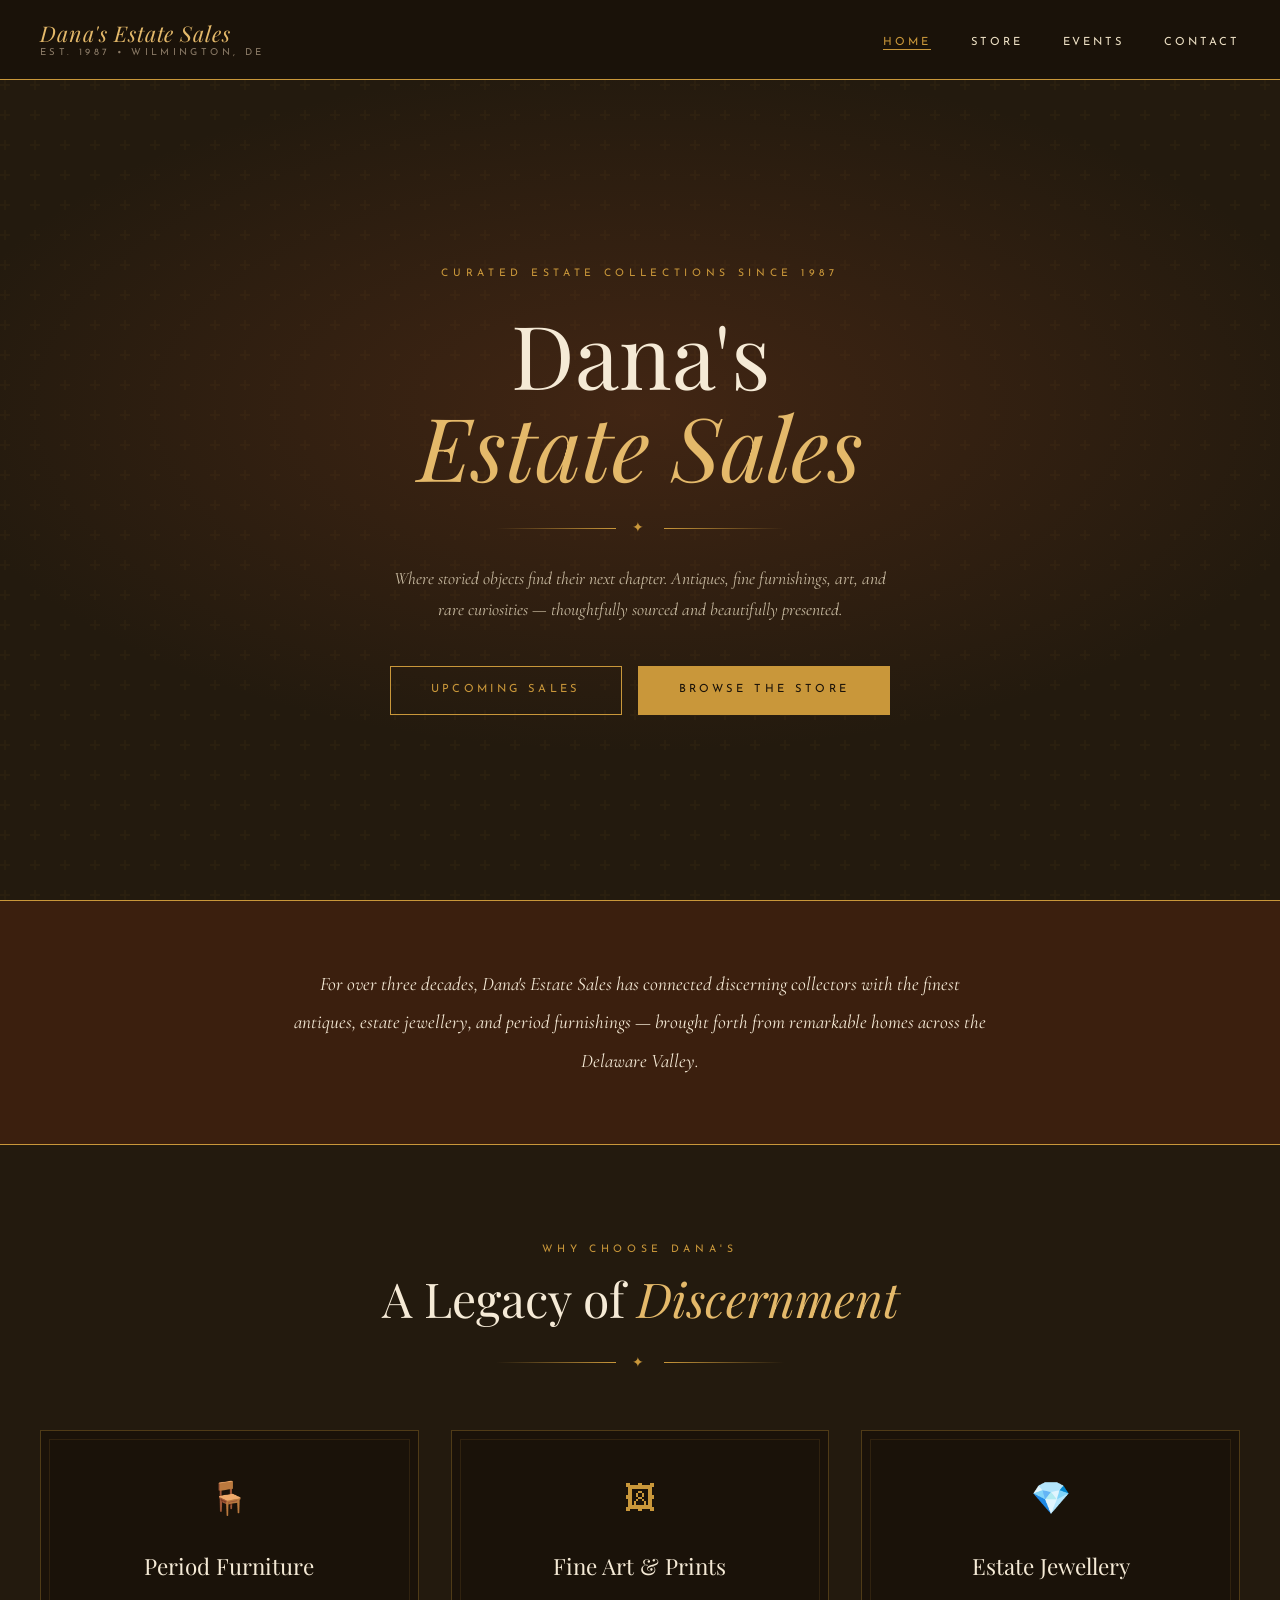
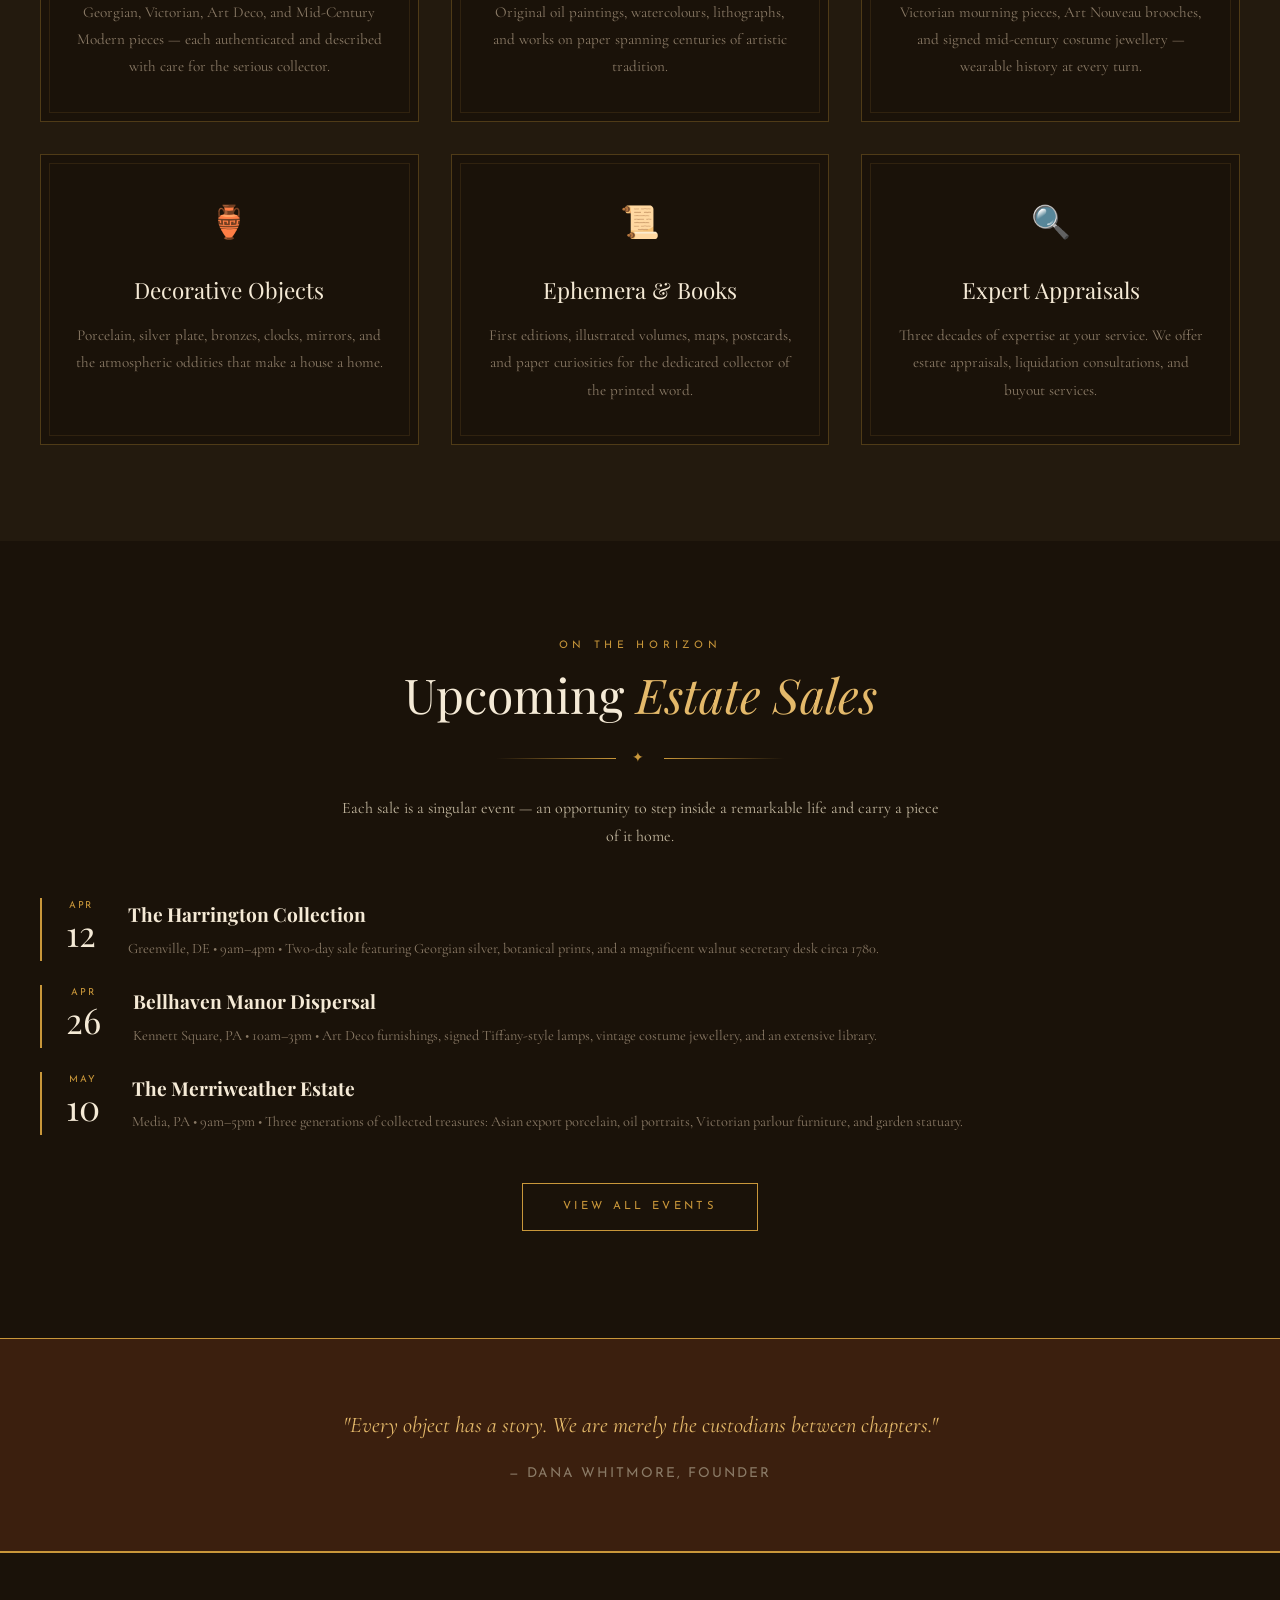
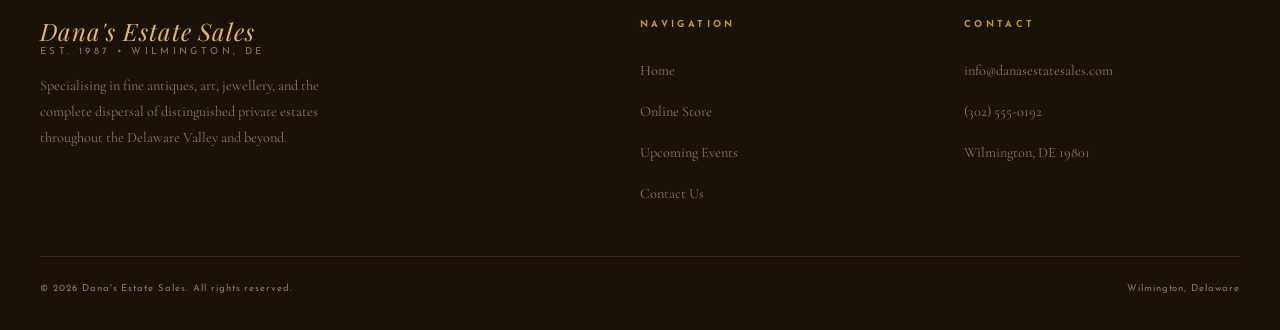
==== index.html @ fba5fa2f "Initial commit for the Dana's Estate Sales site." ====
<!DOCTYPE html>
<html lang="en">
<head>
  <meta charset="UTF-8" />
  <meta name="viewport" content="width=device-width, initial-scale=1.0" />
  <title>Dana's Estate Sales — Curated Antiques & Fine Furnishings</title>
  <meta name="description" content="Dana's Estate Sales specialises in rare antiques, art deco furnishings, fine art, and estate collections. Browse our upcoming sales and curated online store." />
  <link rel="stylesheet" href="style.css" />
</head>
<body>

<!-- ===== NAVIGATION ===== -->
<nav>
  <div class="nav-inner">
    <a href="index.html" class="nav-logo">
      Dana's Estate Sales
      <span>Est. 1987 &bull; Wilmington, DE</span>
    </a>
    <button class="nav-toggle" aria-label="Toggle menu">
      <span></span><span></span><span></span>
    </button>
    <ul class="nav-links">
      <li><a href="index.html" class="active">Home</a></li>
      <li><a href="store.html">Store</a></li>
      <li><a href="events.html">Events</a></li>
      <li><a href="contact.html">Contact</a></li>
    </ul>
  </div>
</nav>

<!-- ===== HERO ===== -->
<div class="page">
  <section class="hero">
    <div class="hero-bg"></div>
    <div class="hero-inner">
      <p class="hero-eyebrow">Curated Estate Collections Since 1987</p>
      <h1>
        Dana's
        <em>Estate Sales</em>
      </h1>
      <div class="ornament"><span>✦</span></div>
      <p class="hero-sub">Where storied objects find their next chapter. Antiques, fine furnishings, art, and rare curiosities — thoughtfully sourced and beautifully presented.</p>
      <div style="display:flex;gap:1rem;justify-content:center;flex-wrap:wrap;">
        <a href="events.html" class="btn">Upcoming Sales</a>
        <a href="store.html" class="btn btn-solid">Browse the Store</a>
      </div>
    </div>
  </section>

  <!-- ===== INTRO STRIP ===== -->
  <div class="intro-strip">
    <p>For over three decades, Dana's Estate Sales has connected discerning collectors with the finest antiques, estate jewellery, and period furnishings — brought forth from remarkable homes across the Delaware Valley.</p>
  </div>

  <!-- ===== FEATURES ===== -->
  <section class="features">
    <div class="container">
      <p class="section-label">Why Choose Dana's</p>
      <h2 class="section-title">A Legacy of <em>Discernment</em></h2>
      <div class="ornament"><span>✦</span></div>
      <div class="features-grid">
        <div class="feature-card">
          <div class="feature-icon">🪑</div>
          <h3>Period Furniture</h3>
          <p>Georgian, Victorian, Art Deco, and Mid-Century Modern pieces — each authenticated and described with care for the serious collector.</p>
        </div>
        <div class="feature-card">
          <div class="feature-icon">🖼</div>
          <h3>Fine Art & Prints</h3>
          <p>Original oil paintings, watercolours, lithographs, and works on paper spanning centuries of artistic tradition.</p>
        </div>
        <div class="feature-card">
          <div class="feature-icon">💎</div>
          <h3>Estate Jewellery</h3>
          <p>Victorian mourning pieces, Art Nouveau brooches, and signed mid-century costume jewellery — wearable history at every turn.</p>
        </div>
        <div class="feature-card">
          <div class="feature-icon">🏺</div>
          <h3>Decorative Objects</h3>
          <p>Porcelain, silver plate, bronzes, clocks, mirrors, and the atmospheric oddities that make a house a home.</p>
        </div>
        <div class="feature-card">
          <div class="feature-icon">📜</div>
          <h3>Ephemera & Books</h3>
          <p>First editions, illustrated volumes, maps, postcards, and paper curiosities for the dedicated collector of the printed word.</p>
        </div>
        <div class="feature-card">
          <div class="feature-icon">🔍</div>
          <h3>Expert Appraisals</h3>
          <p>Three decades of expertise at your service. We offer estate appraisals, liquidation consultations, and buyout services.</p>
        </div>
      </div>
    </div>
  </section>

  <!-- ===== EVENTS TEASER ===== -->
  <section class="events-teaser">
    <div class="container">
      <p class="section-label">On the Horizon</p>
      <h2 class="section-title">Upcoming <em>Estate Sales</em></h2>
      <div class="ornament"><span>✦</span></div>
      <p class="section-intro">Each sale is a singular event — an opportunity to step inside a remarkable life and carry a piece of it home.</p>
      <div class="event-teaser-list">
        <div class="event-teaser-item">
          <div class="event-date-badge">
            <div class="month">Apr</div>
            <div class="day">12</div>
          </div>
          <div class="event-info">
            <h4>The Harrington Collection</h4>
            <p>Greenville, DE &bull; 9am–4pm &bull; Two-day sale featuring Georgian silver, botanical prints, and a magnificent walnut secretary desk circa 1780.</p>
          </div>
        </div>
        <div class="event-teaser-item">
          <div class="event-date-badge">
            <div class="month">Apr</div>
            <div class="day">26</div>
          </div>
          <div class="event-info">
            <h4>Bellhaven Manor Dispersal</h4>
            <p>Kennett Square, PA &bull; 10am–3pm &bull; Art Deco furnishings, signed Tiffany-style lamps, vintage costume jewellery, and an extensive library.</p>
          </div>
        </div>
        <div class="event-teaser-item">
          <div class="event-date-badge">
            <div class="month">May</div>
            <div class="day">10</div>
          </div>
          <div class="event-info">
            <h4>The Merriweather Estate</h4>
            <p>Media, PA &bull; 9am–5pm &bull; Three generations of collected treasures: Asian export porcelain, oil portraits, Victorian parlour furniture, and garden statuary.</p>
          </div>
        </div>
      </div>
      <div class="events-teaser-footer">
        <a href="events.html" class="btn">View All Events</a>
      </div>
    </div>
  </section>

  <!-- ===== QUOTE BAND ===== -->
  <div class="intro-strip" style="background:var(--mahogany);">
    <p style="font-size:1.4rem;color:var(--gold-lt);">"Every object has a story. We are merely the custodians between chapters."</p>
    <p style="font-size:.85rem;margin-top:.75rem;color:var(--warm-gray);font-style:normal;letter-spacing:.15em;font-family:'Josefin Sans',sans-serif;text-transform:uppercase;">— Dana Whitmore, Founder</p>
  </div>

</div><!-- /.page -->

<!-- ===== FOOTER ===== -->
<footer>
  <div class="footer-inner">
    <div class="footer-brand">
      <div class="nav-logo">Dana's Estate Sales <span>Est. 1987 &bull; Wilmington, DE</span></div>
      <p>Specialising in fine antiques, art, jewellery, and the complete dispersal of distinguished private estates throughout the Delaware Valley and beyond.</p>
    </div>
    <div class="footer-col">
      <h4>Navigation</h4>
      <ul>
        <li><a href="index.html">Home</a></li>
        <li><a href="store.html">Online Store</a></li>
        <li><a href="events.html">Upcoming Events</a></li>
        <li><a href="contact.html">Contact Us</a></li>
      </ul>
    </div>
    <div class="footer-col">
      <h4>Contact</h4>
      <ul>
        <li><a href="mailto:info@danasestatesales.com">info@danasestatesales.com</a></li>
        <li><a href="tel:+13025550192">(302) 555-0192</a></li>
        <li><a href="contact.html">Wilmington, DE 19801</a></li>
      </ul>
    </div>
  </div>
  <div class="footer-bottom">
    <span>© 2026 Dana's Estate Sales. All rights reserved.</span>
    <span>Wilmington, Delaware</span>
  </div>
</footer>

<script src="main.js"></script>
</body>
</html>
---- style.css ----
/* ============================================================
   Dana's Estate Sales — Art Deco / Warm Dark Theme
   ============================================================ */

@import url('https://fonts.googleapis.com/css2?family=Playfair+Display:ital,wght@0,400;0,600;0,700;1,400;1,600&family=Cormorant+Garamond:ital,wght@0,300;0,400;0,500;1,300;1,400&family=Josefin+Sans:wght@300;400;600&display=swap');

/* ---- Custom Properties ------------------------------------ */
:root {
  --ink:       #1a1209;
  --deep:      #231a0e;
  --mahogany:  #3b1f0e;
  --sienna:    #7a3b1e;
  --gold:      #c9973a;
  --gold-lt:   #e4b96a;
  --cream:     #f5ead6;
  --parchment: #ede0c4;
  --warm-gray: #8a7a66;
  --ruby:      #7b2133;

  --font-display: 'Playfair Display', Georgia, serif;
  --font-body:    'Cormorant Garamond', Georgia, serif;
  --font-label:   'Josefin Sans', sans-serif;

  --nav-h: 80px;
  --max-w: 1200px;
}

/* ---- Reset ------------------------------------------------ */
*, *::before, *::after { box-sizing: border-box; margin: 0; padding: 0; }
html { scroll-behavior: smooth; }
body {
  background: var(--ink);
  color: var(--cream);
  font-family: var(--font-body);
  font-size: 18px;
  line-height: 1.75;
  min-height: 100vh;
}
img { max-width: 100%; display: block; }
a { color: var(--gold); text-decoration: none; transition: color .2s; }
a:hover { color: var(--gold-lt); }

/* ---- Ornament helper -------------------------------------- */
.ornament {
  display: flex;
  align-items: center;
  gap: 1rem;
  justify-content: center;
  margin: 1.5rem 0;
}
.ornament::before,
.ornament::after {
  content: '';
  flex: 1;
  max-width: 120px;
  height: 1px;
  background: linear-gradient(to right, transparent, var(--gold));
}
.ornament::after { background: linear-gradient(to left, transparent, var(--gold)); }
.ornament span { color: var(--gold); font-size: .85rem; letter-spacing: .25em; }

/* ---- Deco border helper ----------------------------------- */
.deco-border {
  border: 1px solid var(--gold);
  outline: 1px solid var(--sienna);
  outline-offset: -6px;
}

/* ============================================================
   NAVIGATION
   ============================================================ */
nav {
  position: fixed;
  top: 0; left: 0; right: 0;
  z-index: 100;
  height: var(--nav-h);
  background: var(--ink);
  border-bottom: 1px solid var(--gold);
  display: flex;
  align-items: center;
  padding: 0 2rem;
}
.nav-inner {
  max-width: var(--max-w);
  width: 100%;
  margin: 0 auto;
  display: flex;
  align-items: center;
  justify-content: space-between;
}
.nav-logo {
  font-family: var(--font-display);
  font-size: 1.35rem;
  font-style: italic;
  color: var(--gold-lt);
  letter-spacing: .04em;
  line-height: 1.2;
}
.nav-logo span {
  display: block;
  font-family: var(--font-label);
  font-size: .6rem;
  font-style: normal;
  letter-spacing: .35em;
  color: var(--warm-gray);
  text-transform: uppercase;
}
.nav-links {
  display: flex;
  gap: 2.5rem;
  list-style: none;
}
.nav-links a {
  font-family: var(--font-label);
  font-size: .7rem;
  letter-spacing: .25em;
  text-transform: uppercase;
  color: var(--parchment);
  position: relative;
  padding-bottom: 2px;
}
.nav-links a::after {
  content: '';
  position: absolute;
  bottom: 0; left: 0;
  width: 0; height: 1px;
  background: var(--gold);
  transition: width .3s ease;
}
.nav-links a:hover,
.nav-links a.active { color: var(--gold); }
.nav-links a:hover::after,
.nav-links a.active::after { width: 100%; }

/* Hamburger */
.nav-toggle {
  display: none;
  flex-direction: column;
  gap: 5px;
  cursor: pointer;
  background: none;
  border: none;
  padding: 4px;
}
.nav-toggle span {
  display: block;
  width: 24px; height: 1px;
  background: var(--gold);
  transition: all .3s ease;
}
.nav-toggle.open span:nth-child(1) { transform: translateY(6px) rotate(45deg); }
.nav-toggle.open span:nth-child(2) { opacity: 0; }
.nav-toggle.open span:nth-child(3) { transform: translateY(-6px) rotate(-45deg); }

/* ============================================================
   PAGE WRAPPER
   ============================================================ */
.page { padding-top: var(--nav-h); }

/* ============================================================
   HERO
   ============================================================ */
.hero {
  position: relative;
  min-height: calc(100vh - var(--nav-h));
  display: flex;
  align-items: center;
  justify-content: center;
  text-align: center;
  overflow: hidden;
  background: var(--deep);
}
.hero-bg {
  position: absolute;
  inset: 0;
  background:
    radial-gradient(ellipse 80% 60% at 50% 40%, rgba(122,59,30,.35) 0%, transparent 70%),
    url("data:image/svg+xml,%3Csvg width='60' height='60' viewBox='0 0 60 60' xmlns='http://www.w3.org/2000/svg'%3E%3Cg fill='none' fill-rule='evenodd'%3E%3Cg fill='%23c9973a' fill-opacity='0.04'%3E%3Cpath d='M36 34v-4h-2v4h-4v2h4v4h2v-4h4v-2h-4zm0-30V0h-2v4h-4v2h4v4h2V6h4V4h-4zM6 34v-4H4v4H0v2h4v4h2v-4h4v-2H6zM6 4V0H4v4H0v2h4v4h2V6h4V4H6z'/%3E%3C/g%3E%3C/g%3E%3C/svg%3E");
}
.hero-inner {
  position: relative;
  z-index: 1;
  max-width: 800px;
  padding: 3rem 2rem;
}
.hero-eyebrow {
  font-family: var(--font-label);
  font-size: .65rem;
  letter-spacing: .45em;
  text-transform: uppercase;
  color: var(--gold);
  margin-bottom: 1.5rem;
}
.hero h1 {
  font-family: var(--font-display);
  font-size: clamp(3rem, 8vw, 5.5rem);
  font-weight: 400;
  line-height: 1.05;
  color: var(--cream);
  margin-bottom: .5rem;
}
.hero h1 em {
  display: block;
  font-style: italic;
  color: var(--gold-lt);
}
.hero-sub {
  font-size: 1.1rem;
  font-style: italic;
  color: var(--parchment);
  opacity: .8;
  max-width: 500px;
  margin: 1.5rem auto 2.5rem;
}
.btn {
  display: inline-block;
  padding: .85rem 2.5rem;
  font-family: var(--font-label);
  font-size: .7rem;
  letter-spacing: .3em;
  text-transform: uppercase;
  border: 1px solid var(--gold);
  color: var(--gold);
  transition: all .3s ease;
  position: relative;
  overflow: hidden;
}
.btn::before {
  content: '';
  position: absolute;
  inset: 0;
  background: var(--gold);
  transform: scaleX(0);
  transform-origin: left;
  transition: transform .3s ease;
  z-index: -1;
}
.btn:hover { color: var(--ink); }
.btn:hover::before { transform: scaleX(1); }
.btn-solid {
  background: var(--gold);
  color: var(--ink);
}
.btn-solid:hover { background: var(--gold-lt); color: var(--ink); }
.btn-solid::before { display: none; }

/* ============================================================
   SECTION COMMONS
   ============================================================ */
section { padding: 6rem 2rem; }
.container { max-width: var(--max-w); margin: 0 auto; }

.section-label {
  font-family: var(--font-label);
  font-size: .65rem;
  letter-spacing: .45em;
  text-transform: uppercase;
  color: var(--gold);
  text-align: center;
  margin-bottom: .75rem;
}
.section-title {
  font-family: var(--font-display);
  font-size: clamp(2rem, 4vw, 3rem);
  font-weight: 400;
  text-align: center;
  color: var(--cream);
  line-height: 1.15;
}
.section-title em { font-style: italic; color: var(--gold-lt); }
.section-intro {
  text-align: center;
  max-width: 600px;
  margin: 1.5rem auto 0;
  color: var(--parchment);
  opacity: .8;
  font-size: 1rem;
}

/* ============================================================
   HOME — INTRO STRIP
   ============================================================ */
.intro-strip {
  background: var(--mahogany);
  border-top: 1px solid var(--gold);
  border-bottom: 1px solid var(--gold);
  padding: 4rem 2rem;
  text-align: center;
}
.intro-strip p {
  max-width: 700px;
  margin: 0 auto;
  font-size: 1.2rem;
  font-style: italic;
  color: var(--cream);
  line-height: 2;
}

/* ============================================================
   HOME — FEATURE CARDS
   ============================================================ */
.features { background: var(--deep); }
.features-grid {
  display: grid;
  grid-template-columns: repeat(auto-fit, minmax(280px, 1fr));
  gap: 2rem;
  margin-top: 3.5rem;
}
.feature-card {
  background: var(--ink);
  border: 1px solid rgba(201,151,58,.3);
  padding: 2.5rem 2rem;
  text-align: center;
  position: relative;
  transition: border-color .3s, transform .3s;
}
.feature-card::before {
  content: '';
  position: absolute;
  top: 8px; left: 8px; right: 8px; bottom: 8px;
  border: 1px solid rgba(201,151,58,.12);
  pointer-events: none;
}
.feature-card:hover {
  border-color: var(--gold);
  transform: translateY(-4px);
}
.feature-icon {
  font-size: 2rem;
  margin-bottom: 1.25rem;
  color: var(--gold);
}
.feature-card h3 {
  font-family: var(--font-display);
  font-size: 1.4rem;
  font-weight: 400;
  color: var(--cream);
  margin-bottom: .75rem;
}
.feature-card p {
  font-size: .95rem;
  color: var(--warm-gray);
  line-height: 1.8;
}

/* ============================================================
   HOME — UPCOMING EVENTS TEASER
   ============================================================ */
.events-teaser { background: var(--ink); }
.event-teaser-list {
  margin-top: 3rem;
  display: flex;
  flex-direction: column;
  gap: 1.5rem;
}
.event-teaser-item {
  display: flex;
  gap: 2rem;
  align-items: flex-start;
  border-left: 2px solid var(--gold);
  padding-left: 1.5rem;
}
.event-date-badge {
  flex-shrink: 0;
  text-align: center;
  font-family: var(--font-label);
}
.event-date-badge .month {
  font-size: .6rem;
  letter-spacing: .2em;
  text-transform: uppercase;
  color: var(--gold);
}
.event-date-badge .day {
  font-size: 2.2rem;
  font-family: var(--font-display);
  color: var(--cream);
  line-height: 1;
}
.event-info h4 {
  font-family: var(--font-display);
  font-size: 1.2rem;
  color: var(--cream);
  margin-bottom: .25rem;
}
.event-info p { font-size: .9rem; color: var(--warm-gray); }
.events-teaser-footer { text-align: center; margin-top: 3rem; }

/* ============================================================
   STORE PAGE
   ============================================================ */
.store-hero {
  background: var(--deep);
  padding: 5rem 2rem 4rem;
  text-align: center;
  border-bottom: 1px solid rgba(201,151,58,.3);
}
.filter-bar {
  display: flex;
  justify-content: center;
  flex-wrap: wrap;
  gap: .75rem;
  margin-top: 2.5rem;
}
.filter-btn {
  font-family: var(--font-label);
  font-size: .65rem;
  letter-spacing: .2em;
  text-transform: uppercase;
  padding: .5rem 1.4rem;
  border: 1px solid rgba(201,151,58,.4);
  background: none;
  color: var(--parchment);
  cursor: pointer;
  transition: all .2s;
}
.filter-btn:hover,
.filter-btn.active { border-color: var(--gold); color: var(--gold); background: rgba(201,151,58,.08); }

.items-grid {
  display: grid;
  grid-template-columns: repeat(auto-fill, minmax(280px, 1fr));
  gap: 2rem;
  margin-top: 3.5rem;
}
.item-card {
  background: var(--deep);
  border: 1px solid rgba(201,151,58,.2);
  overflow: hidden;
  transition: border-color .3s, transform .3s;
  cursor: pointer;
}
.item-card:hover { border-color: var(--gold); transform: translateY(-3px); }
.item-img {
  aspect-ratio: 4/3;
  display: flex;
  align-items: center;
  justify-content: center;
  font-size: 3rem;
  background: var(--mahogany);
  position: relative;
  overflow: hidden;
}
.item-img::after {
  content: '';
  position: absolute;
  inset: 0;
  background: linear-gradient(to bottom, transparent 60%, rgba(26,18,9,.5));
}
.item-badge {
  position: absolute;
  top: 1rem; right: 1rem;
  font-family: var(--font-label);
  font-size: .55rem;
  letter-spacing: .15em;
  text-transform: uppercase;
  background: var(--gold);
  color: var(--ink);
  padding: .25rem .65rem;
  z-index: 1;
}
.item-body { padding: 1.5rem; }
.item-category {
  font-family: var(--font-label);
  font-size: .6rem;
  letter-spacing: .2em;
  text-transform: uppercase;
  color: var(--gold);
  margin-bottom: .4rem;
}
.item-body h3 {
  font-family: var(--font-display);
  font-size: 1.15rem;
  color: var(--cream);
  margin-bottom: .4rem;
}
.item-body p { font-size: .85rem; color: var(--warm-gray); margin-bottom: 1rem; }
.item-price {
  font-family: var(--font-display);
  font-size: 1.3rem;
  color: var(--gold-lt);
}

/* ============================================================
   EVENTS PAGE
   ============================================================ */
.events-hero {
  background: var(--deep);
  padding: 5rem 2rem 4rem;
  text-align: center;
  border-bottom: 1px solid rgba(201,151,58,.3);
}
.events-list {
  display: flex;
  flex-direction: column;
  gap: 2.5rem;
  margin-top: 3.5rem;
}
.event-card {
  background: var(--deep);
  border: 1px solid rgba(201,151,58,.25);
  display: grid;
  grid-template-columns: 120px 1fr;
  overflow: hidden;
  transition: border-color .3s;
}
.event-card:hover { border-color: var(--gold); }
.event-card-date {
  background: var(--mahogany);
  display: flex;
  flex-direction: column;
  align-items: center;
  justify-content: center;
  padding: 1.5rem 1rem;
  border-right: 1px solid rgba(201,151,58,.3);
  text-align: center;
}
.event-card-date .month {
  font-family: var(--font-label);
  font-size: .6rem;
  letter-spacing: .25em;
  text-transform: uppercase;
  color: var(--gold);
}
.event-card-date .day {
  font-family: var(--font-display);
  font-size: 3rem;
  color: var(--cream);
  line-height: 1;
}
.event-card-date .year {
  font-family: var(--font-label);
  font-size: .6rem;
  color: var(--warm-gray);
  letter-spacing: .15em;
}
.event-card-body { padding: 2rem; }
.event-card-body h3 {
  font-family: var(--font-display);
  font-size: 1.5rem;
  color: var(--cream);
  margin-bottom: .5rem;
}
.event-meta {
  display: flex;
  gap: 1.5rem;
  flex-wrap: wrap;
  margin-bottom: 1rem;
}
.event-meta span {
  font-family: var(--font-label);
  font-size: .6rem;
  letter-spacing: .15em;
  color: var(--gold);
  text-transform: uppercase;
}
.event-card-body p { font-size: .95rem; color: var(--warm-gray); margin-bottom: 1.25rem; }
.event-tags { display: flex; gap: .5rem; flex-wrap: wrap; }
.tag {
  font-family: var(--font-label);
  font-size: .55rem;
  letter-spacing: .12em;
  text-transform: uppercase;
  border: 1px solid rgba(201,151,58,.35);
  color: var(--warm-gray);
  padding: .25rem .65rem;
}

/* ============================================================
   CONTACT PAGE
   ============================================================ */
.contact-wrap {
  display: grid;
  grid-template-columns: 1fr 1fr;
  gap: 4rem;
  align-items: start;
  padding-top: 3.5rem;
}
.contact-info h2 {
  font-family: var(--font-display);
  font-size: 2.2rem;
  color: var(--cream);
  margin-bottom: 1.5rem;
}
.contact-info p { color: var(--parchment); opacity: .8; margin-bottom: 2rem; line-height: 1.9; }
.contact-detail {
  display: flex;
  flex-direction: column;
  gap: 1.25rem;
}
.contact-detail-item {
  border-left: 2px solid var(--gold);
  padding-left: 1rem;
}
.contact-detail-item .label {
  font-family: var(--font-label);
  font-size: .6rem;
  letter-spacing: .25em;
  text-transform: uppercase;
  color: var(--gold);
  margin-bottom: .2rem;
}
.contact-detail-item .value { color: var(--cream); font-size: 1rem; }

/* Form */
.contact-form-wrap {
  background: var(--deep);
  border: 1px solid rgba(201,151,58,.25);
  padding: 2.5rem;
  position: relative;
}
.contact-form-wrap::before {
  content: '';
  position: absolute;
  top: 8px; left: 8px; right: 8px; bottom: 8px;
  border: 1px solid rgba(201,151,58,.1);
  pointer-events: none;
}
.form-title {
  font-family: var(--font-display);
  font-size: 1.5rem;
  color: var(--cream);
  margin-bottom: 1.75rem;
  text-align: center;
}
.form-group { margin-bottom: 1.5rem; }
.form-group label {
  display: block;
  font-family: var(--font-label);
  font-size: .6rem;
  letter-spacing: .25em;
  text-transform: uppercase;
  color: var(--gold);
  margin-bottom: .5rem;
}
.form-group input,
.form-group select,
.form-group textarea {
  width: 100%;
  background: var(--ink);
  border: 1px solid rgba(201,151,58,.3);
  color: var(--cream);
  font-family: var(--font-body);
  font-size: 1rem;
  padding: .75rem 1rem;
  outline: none;
  transition: border-color .2s;
  appearance: none;
}
.form-group input::placeholder,
.form-group textarea::placeholder { color: var(--warm-gray); opacity: .6; }
.form-group input:focus,
.form-group select:focus,
.form-group textarea:focus { border-color: var(--gold); }
.form-group textarea { resize: vertical; min-height: 140px; }
.form-row { display: grid; grid-template-columns: 1fr 1fr; gap: 1rem; }
.form-submit { text-align: center; margin-top: .5rem; }
.form-submit .btn { min-width: 200px; }

/* ============================================================
   FOOTER
   ============================================================ */
footer {
  background: var(--ink);
  border-top: 1px solid var(--gold);
  padding: 4rem 2rem 2rem;
}
.footer-inner {
  max-width: var(--max-w);
  margin: 0 auto;
  display: grid;
  grid-template-columns: 2fr 1fr 1fr;
  gap: 3rem;
}
.footer-brand .nav-logo { font-size: 1.5rem; }
.footer-brand p {
  font-size: .9rem;
  color: var(--warm-gray);
  margin-top: 1rem;
  line-height: 1.8;
  max-width: 320px;
}
.footer-col h4 {
  font-family: var(--font-label);
  font-size: .6rem;
  letter-spacing: .35em;
  text-transform: uppercase;
  color: var(--gold);
  margin-bottom: 1.25rem;
}
.footer-col ul { list-style: none; display: flex; flex-direction: column; gap: .6rem; }
.footer-col ul a {
  font-size: .9rem;
  color: var(--warm-gray);
  transition: color .2s;
}
.footer-col ul a:hover { color: var(--cream); }
.footer-bottom {
  max-width: var(--max-w);
  margin: 3rem auto 0;
  padding-top: 1.5rem;
  border-top: 1px solid rgba(201,151,58,.2);
  display: flex;
  align-items: center;
  justify-content: space-between;
  font-family: var(--font-label);
  font-size: .6rem;
  letter-spacing: .1em;
  color: var(--warm-gray);
}

/* ============================================================
   PAGE HERO STRIPS (inner pages)
   ============================================================ */
.page-hero {
  background: var(--deep);
  text-align: center;
  padding: 5rem 2rem 4rem;
  border-bottom: 1px solid rgba(201,151,58,.3);
  position: relative;
  overflow: hidden;
}
.page-hero::before {
  content: '';
  position: absolute;
  inset: 0;
  background: url("data:image/svg+xml,%3Csvg width='60' height='60' viewBox='0 0 60 60' xmlns='http://www.w3.org/2000/svg'%3E%3Cg fill='none' fill-rule='evenodd'%3E%3Cg fill='%23c9973a' fill-opacity='0.04'%3E%3Cpath d='M36 34v-4h-2v4h-4v2h4v4h2v-4h4v-2h-4zm0-30V0h-2v4h-4v2h4v4h2V6h4V4h-4zM6 34v-4H4v4H0v2h4v4h2v-4h4v-2H6zM6 4V0H4v4H0v2h4v4h2V6h4V4H6z'/%3E%3C/g%3E%3C/g%3E%3C/svg%3E");
}
.page-hero .eyebrow {
  font-family: var(--font-label);
  font-size: .6rem;
  letter-spacing: .45em;
  text-transform: uppercase;
  color: var(--gold);
  margin-bottom: .75rem;
  position: relative;
}
.page-hero h1 {
  font-family: var(--font-display);
  font-size: clamp(2.2rem, 5vw, 3.5rem);
  font-weight: 400;
  color: var(--cream);
  position: relative;
}
.page-hero h1 em { font-style: italic; color: var(--gold-lt); }
.page-hero p {
  max-width: 600px;
  margin: 1.25rem auto 0;
  font-style: italic;
  color: var(--parchment);
  opacity: .75;
  font-size: 1rem;
  position: relative;
}

/* ============================================================
   RESPONSIVE
   ============================================================ */
@media (max-width: 900px) {
  .contact-wrap { grid-template-columns: 1fr; }
  .footer-inner { grid-template-columns: 1fr 1fr; }
  .footer-brand { grid-column: 1 / -1; }
  .event-card { grid-template-columns: 90px 1fr; }
}
@media (max-width: 700px) {
  .nav-links {
    position: fixed;
    top: var(--nav-h); left: 0; right: 0;
    background: var(--ink);
    border-bottom: 1px solid var(--gold);
    flex-direction: column;
    gap: 0;
    padding: 1rem 0;
    transform: translateY(-110%);
    transition: transform .3s ease;
  }
  .nav-links.open { transform: translateY(0); }
  .nav-links li { text-align: center; }
  .nav-links a { display: block; padding: .75rem 2rem; }
  .nav-toggle { display: flex; }
  .footer-inner { grid-template-columns: 1fr; }
  .form-row { grid-template-columns: 1fr; }
  .event-card { grid-template-columns: 1fr; }
  .event-card-date { flex-direction: row; gap: 1rem; padding: 1rem 1.5rem; border-right: none; border-bottom: 1px solid rgba(201,151,58,.3); }
  .footer-bottom { flex-direction: column; gap: .5rem; text-align: center; }
}
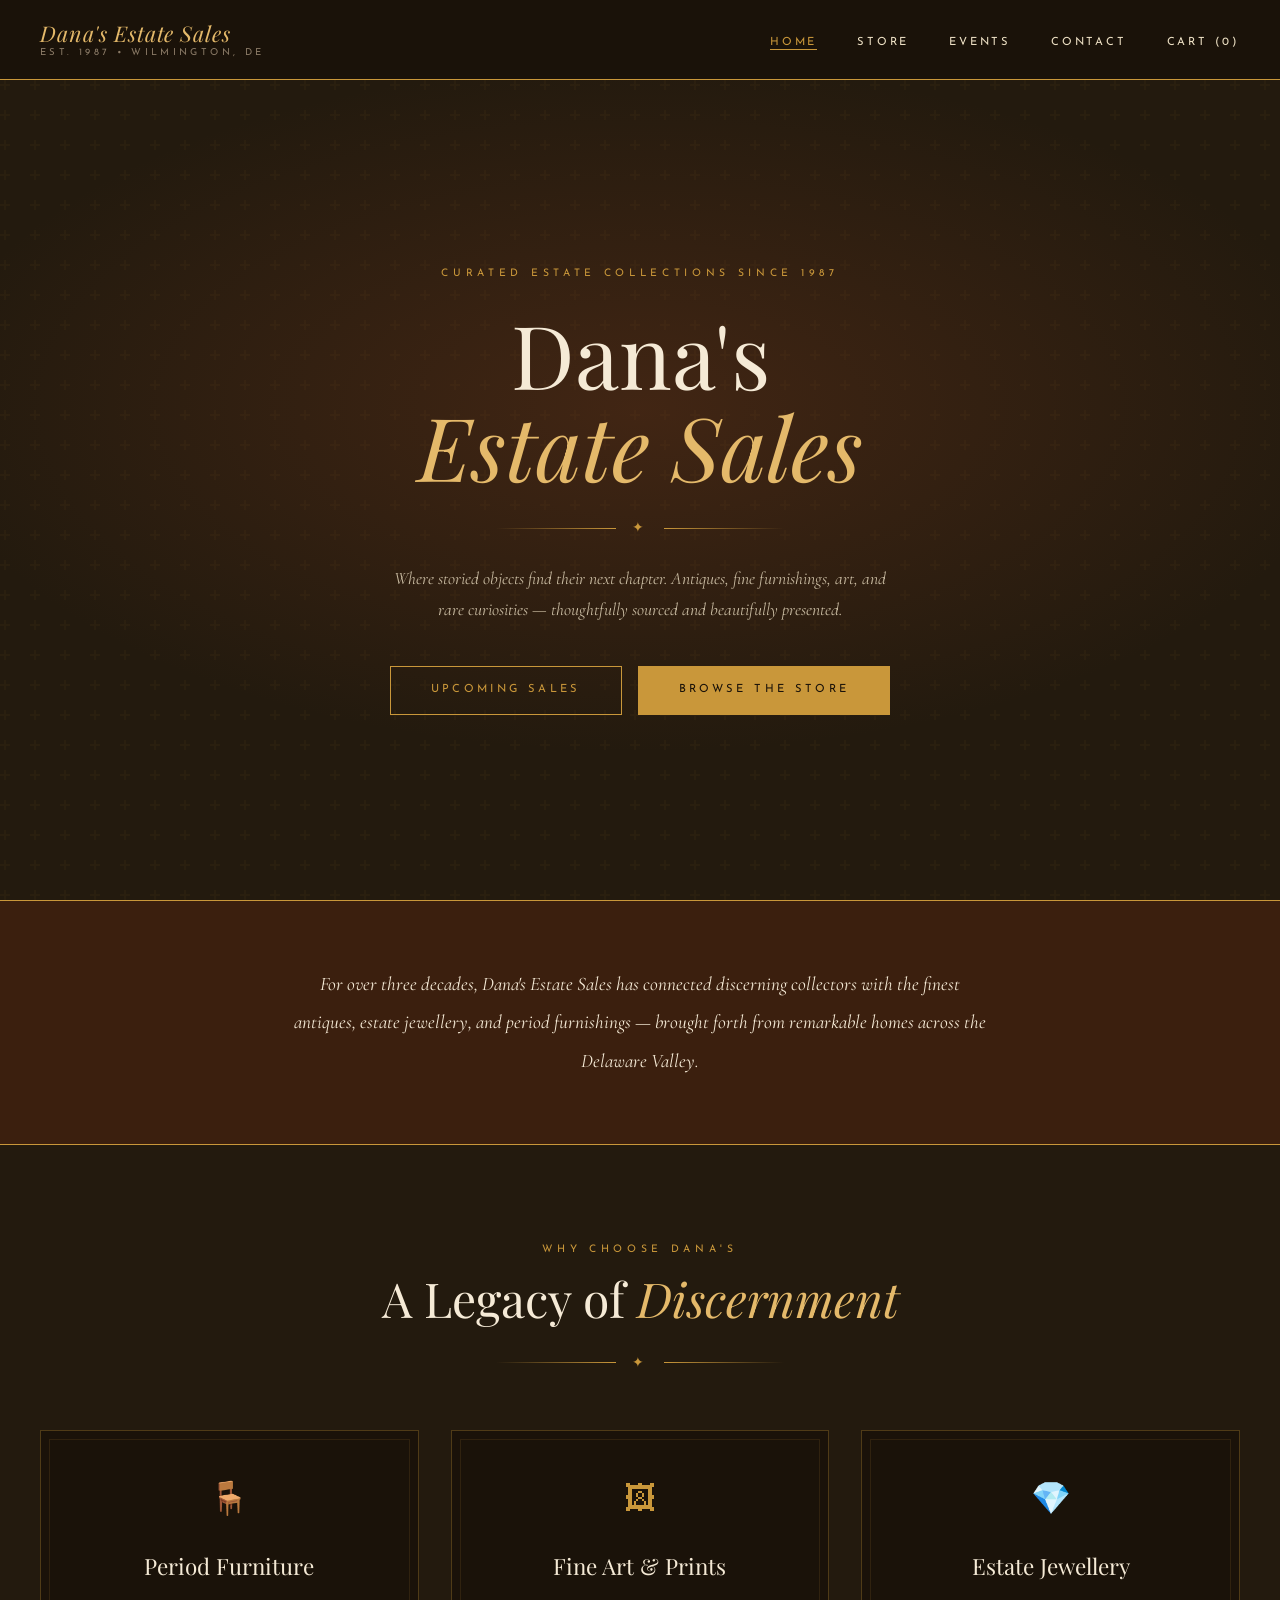
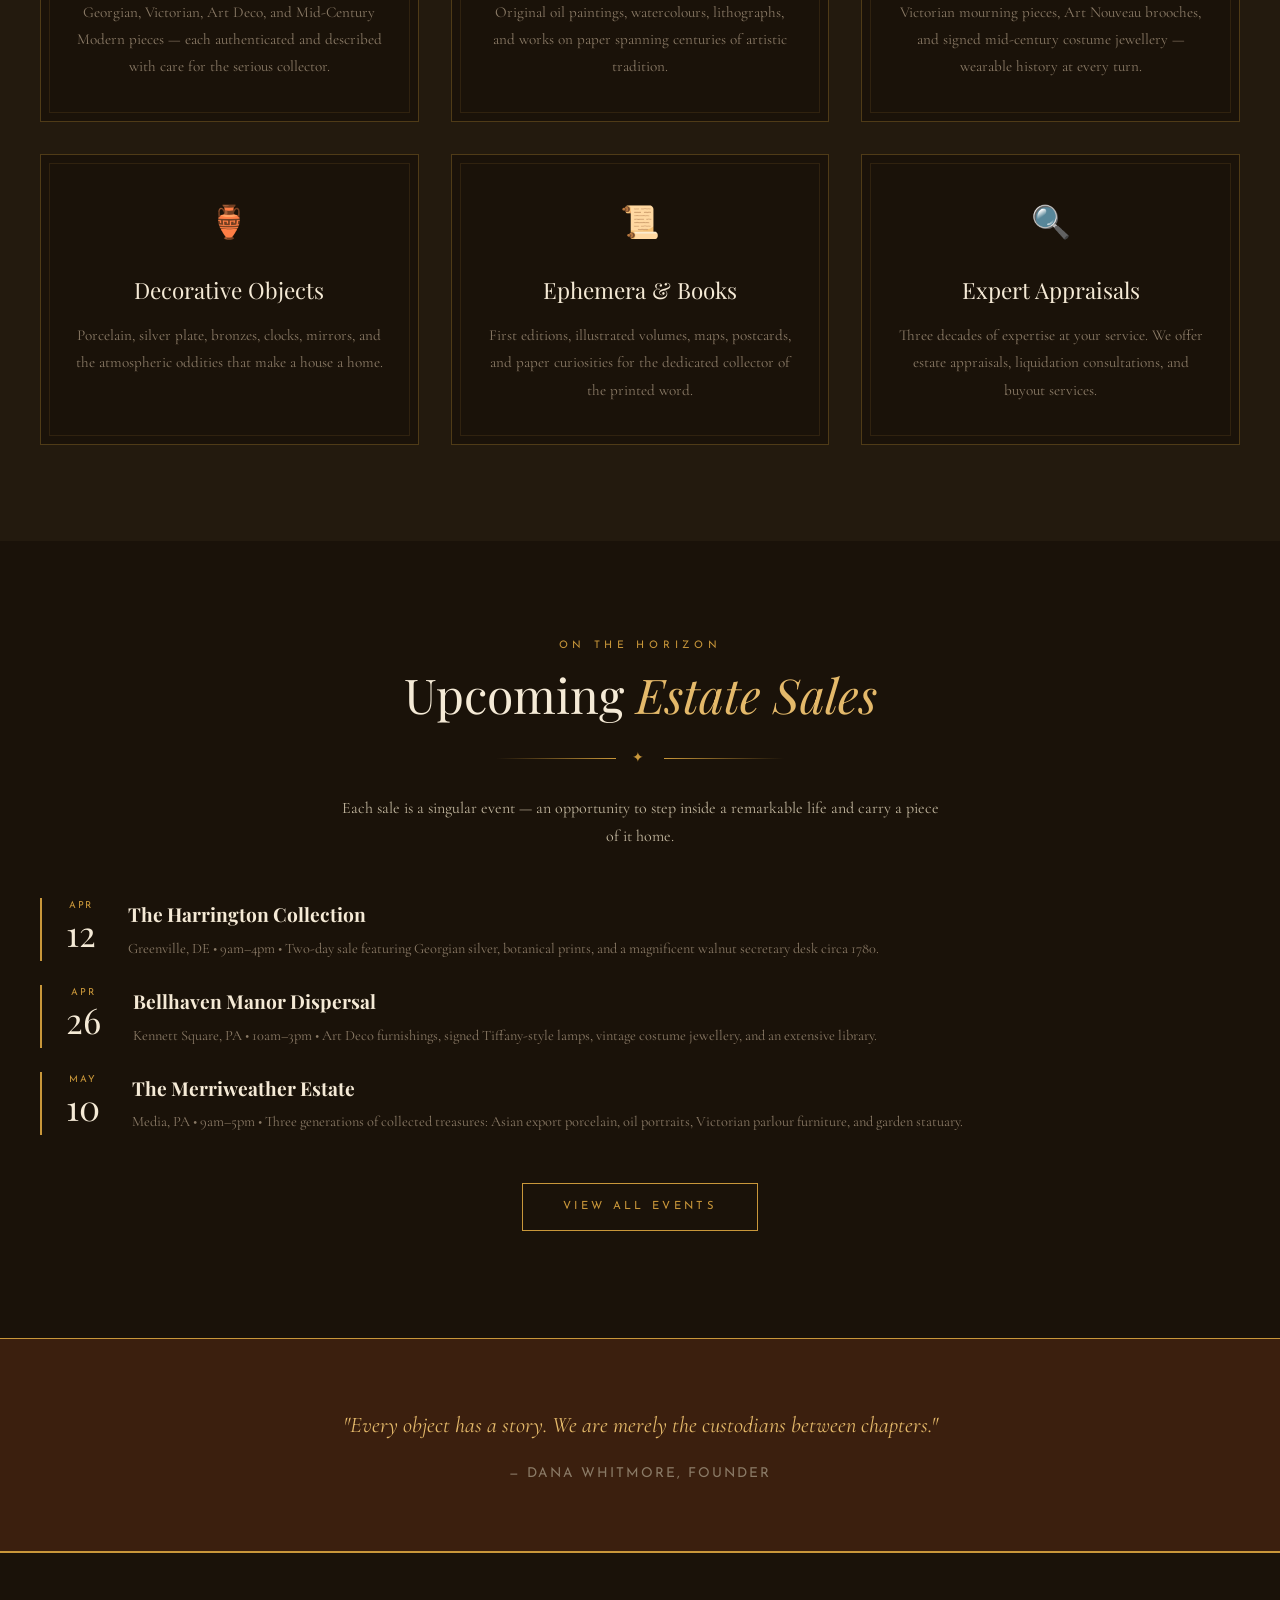
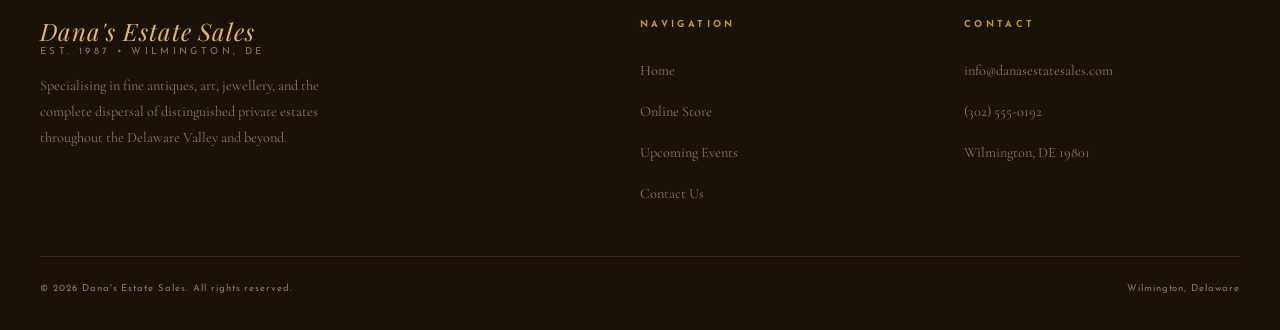
==== commit 02bea067: "Add a cart experience and Stripe Checkout flow for store purchases. This wires a persistent cart acr" ====
--- a/index.html
+++ b/index.html
@@ -24,6 +24,7 @@
       <li><a href="store.html">Store</a></li>
       <li><a href="events.html">Events</a></li>
       <li><a href="contact.html">Contact</a></li>
+      <li><a href="cart.html">Cart (<span data-cart-count>0</span>)</a></li>
     </ul>
   </div>
 </nav>
--- a/style.css
+++ b/style.css
@@ -480,6 +480,215 @@
   font-size: 1.3rem;
   color: var(--gold-lt);
 }
+.add-to-cart-btn {
+  margin-top: 1rem;
+  width: 100%;
+  padding: .7rem 1rem;
+  border: 1px solid rgba(201,151,58,.45);
+  background: var(--ink);
+  color: var(--gold);
+  font-family: var(--font-label);
+  font-size: .62rem;
+  letter-spacing: .2em;
+  text-transform: uppercase;
+  cursor: pointer;
+  transition: all .2s ease;
+}
+.add-to-cart-btn:hover {
+  border-color: var(--gold);
+  color: var(--ink);
+  background: var(--gold);
+}
+.store-actions {
+  margin-top: 2rem;
+  display: flex;
+  gap: 1rem;
+  justify-content: center;
+  align-items: center;
+  flex-wrap: wrap;
+}
+.store-message {
+  color: var(--gold-lt);
+  font-size: .95rem;
+  min-height: 1.5rem;
+}
+.store-message.error {
+  color: #e8a3b1;
+}
+
+/* ============================================================
+   CART + CHECKOUT PAGES
+   ============================================================ */
+.cart-section {
+  background: var(--ink);
+  padding: 5rem 2rem;
+}
+.cart-layout {
+  display: grid;
+  grid-template-columns: 1.65fr 1fr;
+  gap: 2rem;
+  align-items: start;
+}
+.cart-main {
+  border: 1px solid rgba(201,151,58,.25);
+  background: var(--deep);
+  padding: 1.5rem;
+}
+.cart-items {
+  display: flex;
+  flex-direction: column;
+  gap: 1rem;
+}
+.cart-empty-state {
+  text-align: center;
+  padding: 3rem 1.5rem;
+}
+.cart-empty-state p {
+  margin-bottom: 1.5rem;
+  color: var(--parchment);
+}
+.cart-item {
+  border: 1px solid rgba(201,151,58,.2);
+  background: var(--ink);
+  padding: 1.25rem;
+  display: flex;
+  justify-content: space-between;
+  gap: 1rem;
+}
+.cart-item-main h3 {
+  font-family: var(--font-display);
+  font-size: 1.3rem;
+  font-weight: 400;
+  color: var(--cream);
+}
+.cart-item-category {
+  margin-bottom: .25rem;
+  color: var(--gold);
+  text-transform: uppercase;
+  font-family: var(--font-label);
+  font-size: .58rem;
+  letter-spacing: .2em;
+}
+.cart-item-description {
+  margin-top: .35rem;
+  color: var(--warm-gray);
+  font-size: .9rem;
+}
+.cart-item-controls {
+  min-width: 170px;
+  display: flex;
+  flex-direction: column;
+  align-items: flex-end;
+  gap: .6rem;
+}
+.qty-controls {
+  display: inline-flex;
+  border: 1px solid rgba(201,151,58,.35);
+  align-items: center;
+}
+.qty-controls button {
+  border: 0;
+  background: transparent;
+  color: var(--gold);
+  width: 30px;
+  height: 30px;
+  font-size: 1rem;
+  cursor: pointer;
+}
+.qty-controls span {
+  display: inline-flex;
+  align-items: center;
+  justify-content: center;
+  width: 34px;
+  color: var(--cream);
+  font-family: var(--font-label);
+  font-size: .75rem;
+}
+.cart-item-price {
+  font-family: var(--font-display);
+  color: var(--gold-lt);
+  font-size: 1.25rem;
+}
+.text-link {
+  border: 0;
+  background: transparent;
+  color: var(--warm-gray);
+  text-decoration: underline;
+  cursor: pointer;
+  padding: 0;
+  font: inherit;
+}
+.text-link:hover {
+  color: var(--gold);
+}
+.cart-summary {
+  border: 1px solid rgba(201,151,58,.25);
+  background: var(--deep);
+  padding: 1.5rem;
+  position: sticky;
+  top: calc(var(--nav-h) + 1.5rem);
+}
+.cart-summary h2 {
+  font-family: var(--font-display);
+  font-weight: 400;
+  font-size: 1.7rem;
+  margin-bottom: 1rem;
+}
+.cart-total-row {
+  display: flex;
+  justify-content: space-between;
+  align-items: center;
+  margin-bottom: 1.4rem;
+  border-top: 1px solid rgba(201,151,58,.2);
+  border-bottom: 1px solid rgba(201,151,58,.2);
+  padding: .9rem 0;
+}
+.cart-total-row strong {
+  color: var(--gold-lt);
+  font-family: var(--font-display);
+  font-size: 1.4rem;
+  font-weight: 400;
+}
+.cart-checkout-btn {
+  width: 100%;
+  margin-bottom: .75rem;
+}
+.cart-checkout-btn[disabled] {
+  opacity: .7;
+  cursor: not-allowed;
+}
+.cart-clear-btn {
+  margin-bottom: .75rem;
+}
+.cart-status {
+  color: var(--warm-gray);
+  font-size: .9rem;
+  min-height: 1.25rem;
+}
+.cart-status.error {
+  color: #e8a3b1;
+}
+.checkout-status-section {
+  background: var(--ink);
+  padding: 5rem 2rem;
+}
+.checkout-status-card {
+  max-width: 700px;
+  border: 1px solid rgba(201,151,58,.25);
+  background: var(--deep);
+  padding: 2.5rem;
+  text-align: center;
+}
+.checkout-status-card p {
+  color: var(--parchment);
+  margin-bottom: 1.5rem;
+}
+.checkout-status-actions {
+  display: inline-flex;
+  gap: .85rem;
+  flex-wrap: wrap;
+  justify-content: center;
+}
 
 /* ============================================================
    EVENTS PAGE
@@ -761,6 +970,10 @@
   .footer-inner { grid-template-columns: 1fr 1fr; }
   .footer-brand { grid-column: 1 / -1; }
   .event-card { grid-template-columns: 90px 1fr; }
+  .cart-layout { grid-template-columns: 1fr; }
+  .cart-summary {
+    position: static;
+  }
 }
 @media (max-width: 700px) {
   .nav-links {
@@ -783,4 +996,13 @@
   .event-card { grid-template-columns: 1fr; }
   .event-card-date { flex-direction: row; gap: 1rem; padding: 1rem 1.5rem; border-right: none; border-bottom: 1px solid rgba(201,151,58,.3); }
   .footer-bottom { flex-direction: column; gap: .5rem; text-align: center; }
-}
+  .cart-item {
+    flex-direction: column;
+    align-items: flex-start;
+  }
+  .cart-item-controls {
+    width: 100%;
+    min-width: 0;
+    align-items: flex-start;
+  }
+}
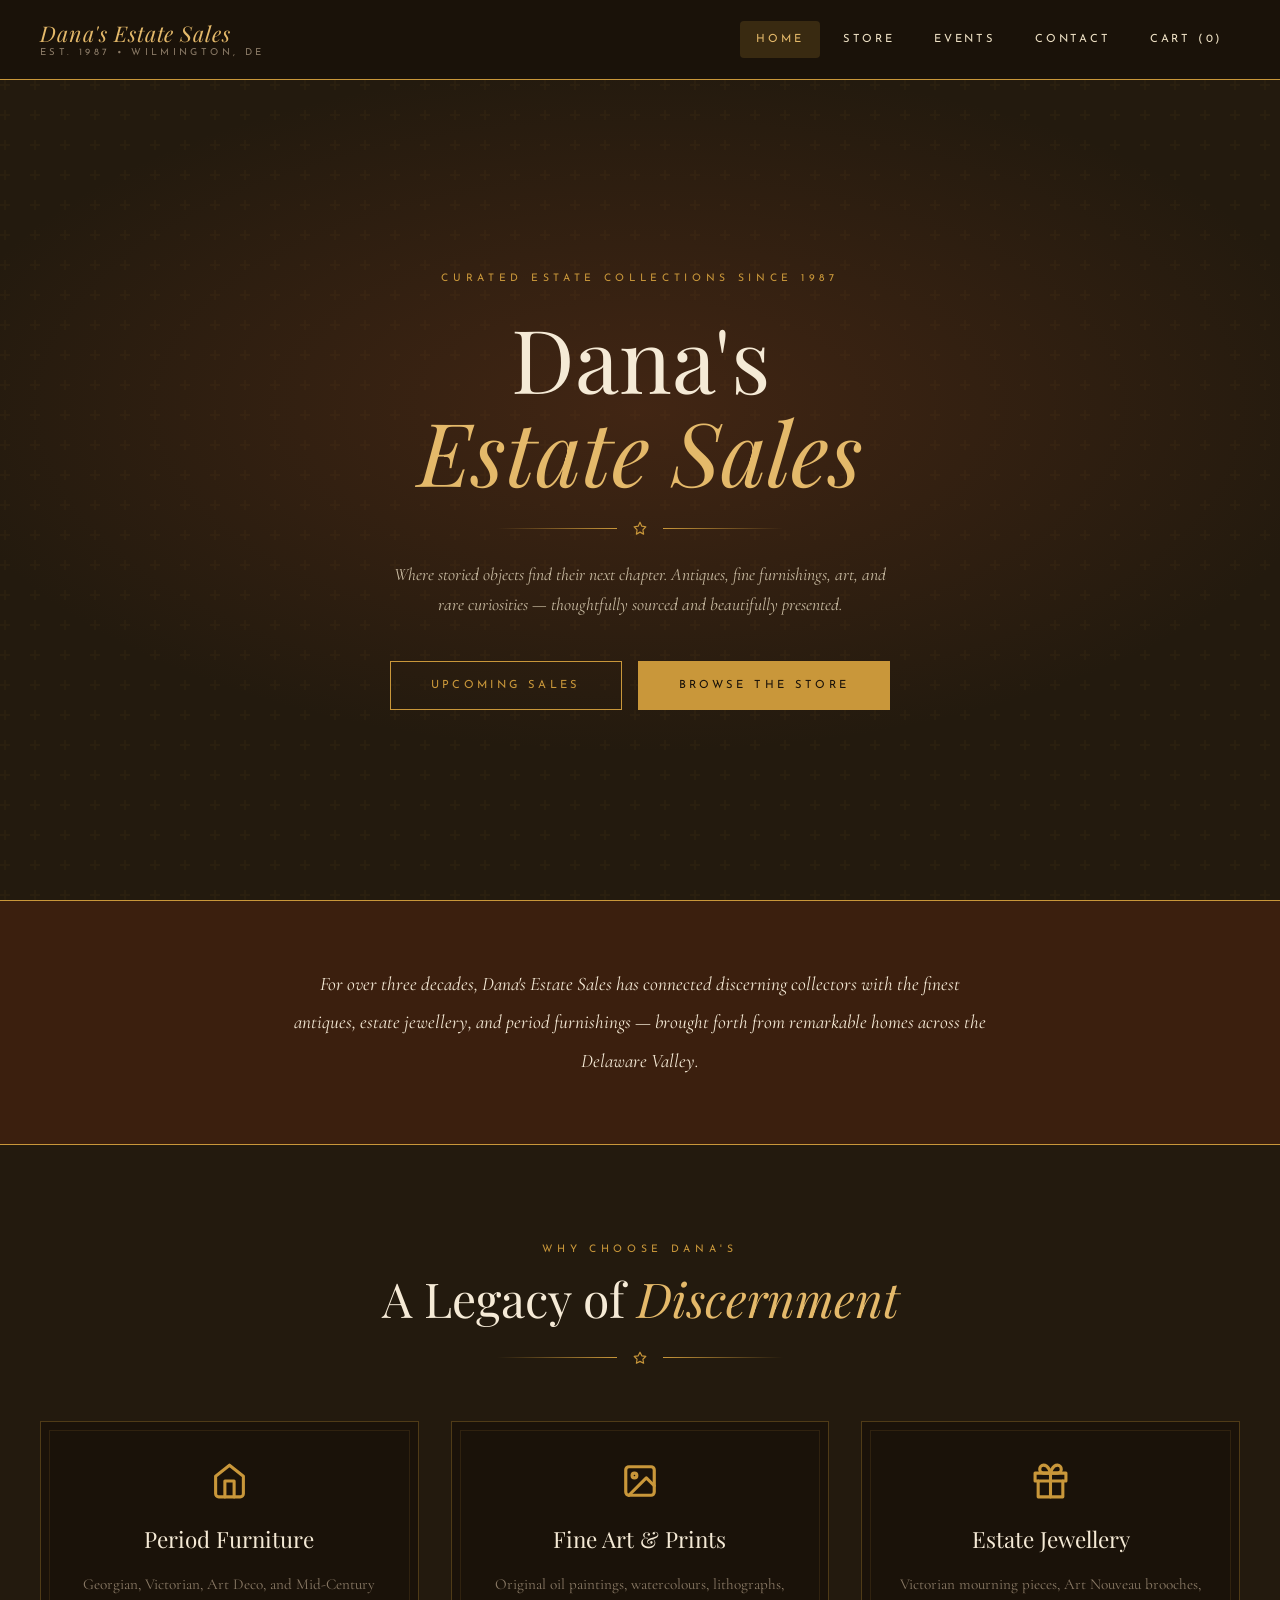
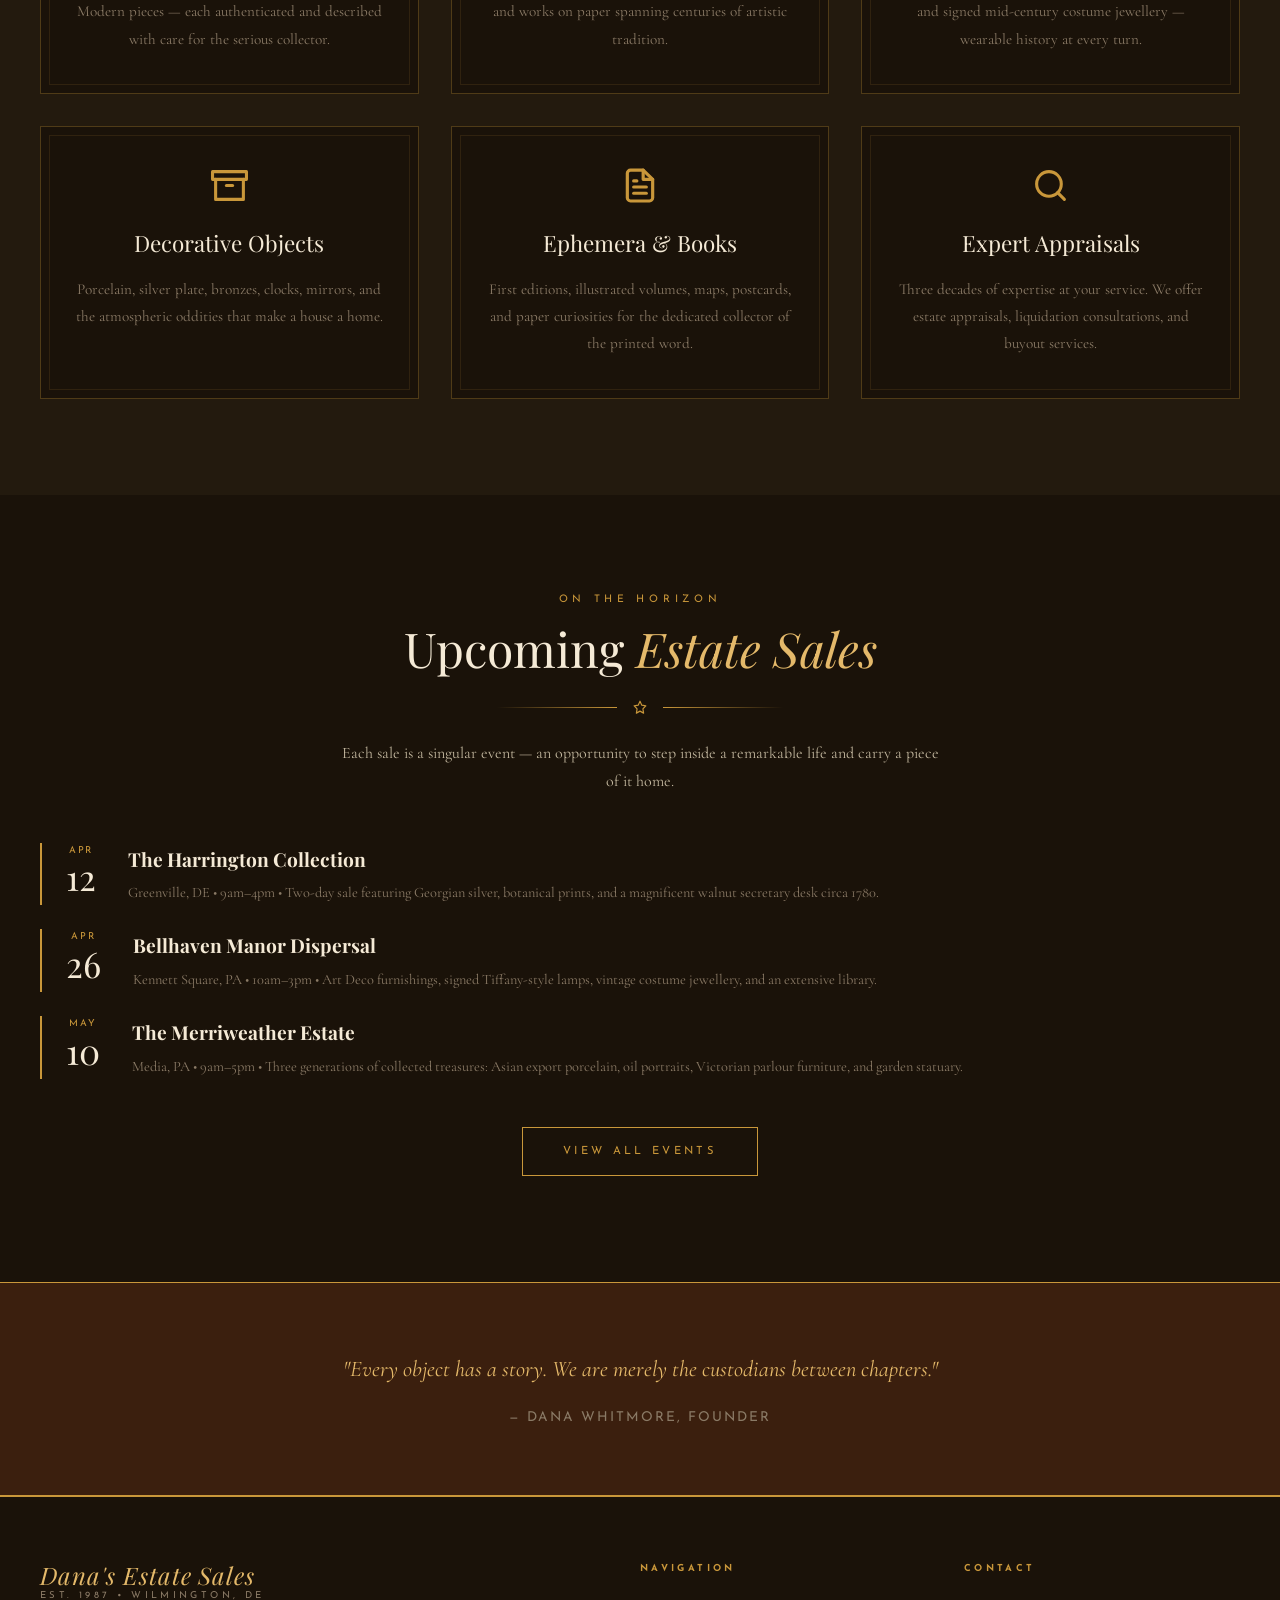
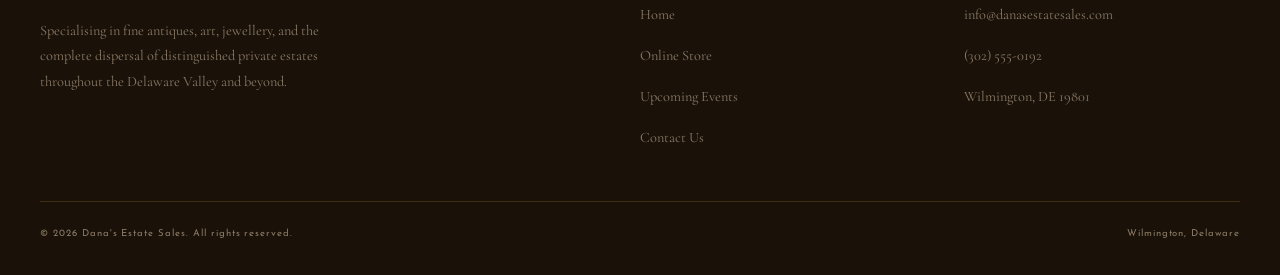
==== commit 1bc524dc: "Add store item modal with gallery, unique cart items, and site assets - Store: detail modal (events-" ====
--- a/index.html
+++ b/index.html
@@ -39,7 +39,7 @@
         Dana's
         <em>Estate Sales</em>
       </h1>
-      <div class="ornament"><span>✦</span></div>
+      <div class="ornament"><span class="ornament-mark" aria-hidden="true"><img src="assets/icons/star.svg" alt="" width="14" height="14" /></span></div>
       <p class="hero-sub">Where storied objects find their next chapter. Antiques, fine furnishings, art, and rare curiosities — thoughtfully sourced and beautifully presented.</p>
       <div style="display:flex;gap:1rem;justify-content:center;flex-wrap:wrap;">
         <a href="events.html" class="btn">Upcoming Sales</a>
@@ -58,35 +58,35 @@
     <div class="container">
       <p class="section-label">Why Choose Dana's</p>
       <h2 class="section-title">A Legacy of <em>Discernment</em></h2>
-      <div class="ornament"><span>✦</span></div>
+      <div class="ornament"><span class="ornament-mark" aria-hidden="true"><img src="assets/icons/star.svg" alt="" width="14" height="14" /></span></div>
       <div class="features-grid">
         <div class="feature-card">
-          <div class="feature-icon">🪑</div>
+          <div class="feature-icon"><img src="assets/icons/home.svg" alt="" width="40" height="40" /></div>
           <h3>Period Furniture</h3>
           <p>Georgian, Victorian, Art Deco, and Mid-Century Modern pieces — each authenticated and described with care for the serious collector.</p>
         </div>
         <div class="feature-card">
-          <div class="feature-icon">🖼</div>
+          <div class="feature-icon"><img src="assets/icons/image.svg" alt="" width="40" height="40" /></div>
           <h3>Fine Art & Prints</h3>
           <p>Original oil paintings, watercolours, lithographs, and works on paper spanning centuries of artistic tradition.</p>
         </div>
         <div class="feature-card">
-          <div class="feature-icon">💎</div>
+          <div class="feature-icon"><img src="assets/icons/gift.svg" alt="" width="40" height="40" /></div>
           <h3>Estate Jewellery</h3>
           <p>Victorian mourning pieces, Art Nouveau brooches, and signed mid-century costume jewellery — wearable history at every turn.</p>
         </div>
         <div class="feature-card">
-          <div class="feature-icon">🏺</div>
+          <div class="feature-icon"><img src="assets/icons/archive.svg" alt="" width="40" height="40" /></div>
           <h3>Decorative Objects</h3>
           <p>Porcelain, silver plate, bronzes, clocks, mirrors, and the atmospheric oddities that make a house a home.</p>
         </div>
         <div class="feature-card">
-          <div class="feature-icon">📜</div>
+          <div class="feature-icon"><img src="assets/icons/file-text.svg" alt="" width="40" height="40" /></div>
           <h3>Ephemera & Books</h3>
           <p>First editions, illustrated volumes, maps, postcards, and paper curiosities for the dedicated collector of the printed word.</p>
         </div>
         <div class="feature-card">
-          <div class="feature-icon">🔍</div>
+          <div class="feature-icon"><img src="assets/icons/search.svg" alt="" width="40" height="40" /></div>
           <h3>Expert Appraisals</h3>
           <p>Three decades of expertise at your service. We offer estate appraisals, liquidation consultations, and buyout services.</p>
         </div>
@@ -99,7 +99,7 @@
     <div class="container">
       <p class="section-label">On the Horizon</p>
       <h2 class="section-title">Upcoming <em>Estate Sales</em></h2>
-      <div class="ornament"><span>✦</span></div>
+      <div class="ornament"><span class="ornament-mark" aria-hidden="true"><img src="assets/icons/star.svg" alt="" width="14" height="14" /></span></div>
       <p class="section-intro">Each sale is a singular event — an opportunity to step inside a remarkable life and carry a piece of it home.</p>
       <div class="event-teaser-list">
         <div class="event-teaser-item">
--- a/style.css
+++ b/style.css
@@ -27,7 +27,32 @@
 
 /* ---- Reset ------------------------------------------------ */
 *, *::before, *::after { box-sizing: border-box; margin: 0; padding: 0; }
-html { scroll-behavior: smooth; }
+html {
+  scroll-behavior: smooth;
+}
+/* Subtle gold thumb, transparent track (page + modal) */
+html,
+.event-modal-scroll {
+  scrollbar-width: thin;
+  scrollbar-color: rgba(201, 151, 58, 0.2) transparent;
+}
+html::-webkit-scrollbar,
+.event-modal-scroll::-webkit-scrollbar {
+  width: 4px;
+}
+html::-webkit-scrollbar-track,
+.event-modal-scroll::-webkit-scrollbar-track {
+  background: transparent;
+}
+html::-webkit-scrollbar-thumb,
+.event-modal-scroll::-webkit-scrollbar-thumb {
+  background: rgba(201, 151, 58, 0.14);
+  border-radius: 100px;
+}
+html::-webkit-scrollbar-thumb:hover,
+.event-modal-scroll::-webkit-scrollbar-thumb:hover {
+  background: rgba(201, 151, 58, 0.32);
+}
 body {
   background: var(--ink);
   color: var(--cream);
@@ -57,7 +82,17 @@
   background: linear-gradient(to right, transparent, var(--gold));
 }
 .ornament::after { background: linear-gradient(to left, transparent, var(--gold)); }
-.ornament span { color: var(--gold); font-size: .85rem; letter-spacing: .25em; }
+.ornament .ornament-mark {
+  display: inline-flex;
+  align-items: center;
+  justify-content: center;
+  line-height: 0;
+}
+.ornament .ornament-mark img {
+  width: 0.9rem;
+  height: 0.9rem;
+  display: block;
+}
 
 /* ---- Deco border helper ----------------------------------- */
 .deco-border {
@@ -87,6 +122,8 @@
   display: flex;
   align-items: center;
   justify-content: space-between;
+  position: relative;
+  gap: 0.75rem;
 }
 .nav-logo {
   font-family: var(--font-display);
@@ -107,7 +144,8 @@
 }
 .nav-links {
   display: flex;
-  gap: 2.5rem;
+  align-items: center;
+  gap: 0.35rem;
   list-style: none;
 }
 .nav-links a {
@@ -117,22 +155,30 @@
   text-transform: uppercase;
   color: var(--parchment);
   position: relative;
-  padding-bottom: 2px;
-}
-.nav-links a::after {
-  content: '';
-  position: absolute;
-  bottom: 0; left: 0;
-  width: 0; height: 1px;
-  background: var(--gold);
-  transition: width .3s ease;
-}
-.nav-links a:hover,
-.nav-links a.active { color: var(--gold); }
-.nav-links a:hover::after,
-.nav-links a.active::after { width: 100%; }
+  display: inline-flex;
+  align-items: center;
+  justify-content: center;
+  padding: 0.55rem 1.05rem;
+  border-radius: 4px;
+  background: transparent;
+  min-height: 2.35rem;
+  box-sizing: border-box;
+}
+.nav-links a:hover { color: var(--gold); }
+
+.nav-links a.active {
+  color: var(--gold-lt);
+  background: rgba(201, 151, 58, 0.18);
+}
 
 /* Hamburger */
+.nav-toggle-wrap {
+  display: none;
+  position: relative;
+  flex-shrink: 0;
+  align-items: center;
+  justify-content: center;
+}
 .nav-toggle {
   display: none;
   flex-direction: column;
@@ -141,6 +187,33 @@
   background: none;
   border: none;
   padding: 4px;
+  flex-shrink: 0;
+  z-index: 2;
+}
+.nav-cart-badge {
+  display: none;
+  position: absolute;
+  top: -3px;
+  right: -6px;
+  z-index: 3;
+  min-width: 1.15rem;
+  min-height: 1.15rem;
+  padding: 0.28em 0.48em 0.22em;
+  box-sizing: border-box;
+  border-radius: 999px;
+  background: var(--gold);
+  color: var(--ink);
+  font-family: var(--font-label);
+  font-size: 0.575rem;
+  font-weight: 700;
+  letter-spacing: 0;
+  line-height: 1;
+  align-items: center;
+  justify-content: center;
+  text-align: center;
+  font-variant-numeric: tabular-nums;
+  border: 2px solid var(--ink);
+  pointer-events: none;
 }
 .nav-toggle span {
   display: block;
@@ -326,9 +399,15 @@
   transform: translateY(-4px);
 }
 .feature-icon {
-  font-size: 2rem;
   margin-bottom: 1.25rem;
-  color: var(--gold);
+  line-height: 0;
+  color: var(--gold);
+}
+.feature-icon img {
+  width: 2.35rem;
+  height: 2.35rem;
+  margin: 0 auto;
+  display: block;
 }
 .feature-card h3 {
   font-family: var(--font-display);
@@ -436,10 +515,16 @@
   display: flex;
   align-items: center;
   justify-content: center;
-  font-size: 3rem;
   background: var(--mahogany);
   position: relative;
   overflow: hidden;
+}
+.item-img .item-placeholder-icon {
+  width: 3.25rem;
+  height: 3.25rem;
+  position: relative;
+  z-index: 0;
+  opacity: 0.92;
 }
 .item-img::after {
   content: '';
@@ -460,6 +545,26 @@
   z-index: 1;
 }
 .item-body { padding: 1.5rem; }
+.item-card-hint {
+  font-family: var(--font-label);
+  font-size: 0.58rem;
+  letter-spacing: 0.28em;
+  text-transform: uppercase;
+  color: var(--gold);
+  margin-bottom: 0.5rem;
+  opacity: 0.85;
+}
+.item-card:focus {
+  outline: 2px solid var(--gold);
+  outline-offset: 3px;
+}
+.item-card:focus:not(:focus-visible) {
+  outline: none;
+}
+.item-card:focus-visible {
+  outline: 2px solid var(--gold);
+  outline-offset: 3px;
+}
 .item-category {
   font-family: var(--font-label);
   font-size: .6rem;
@@ -498,6 +603,20 @@
   border-color: var(--gold);
   color: var(--ink);
   background: var(--gold);
+}
+.add-to-cart-btn:disabled,
+.add-to-cart-btn.is-in-cart {
+  cursor: default;
+  opacity: 0.88;
+  border-color: rgba(201, 151, 58, 0.28);
+  color: var(--warm-gray);
+  background: rgba(26, 18, 9, 0.55);
+}
+.add-to-cart-btn:disabled:hover,
+.add-to-cart-btn.is-in-cart:hover {
+  border-color: rgba(201, 151, 58, 0.28);
+  color: var(--warm-gray);
+  background: rgba(26, 18, 9, 0.55);
 }
 .store-actions {
   margin-top: 2rem;
@@ -705,15 +824,103 @@
   gap: 2.5rem;
   margin-top: 3.5rem;
 }
+.events-section {
+  background: var(--ink);
+  padding: 5rem 2rem;
+}
+.events-section-title {
+  margin-bottom: 2rem;
+}
+.events-toolbar {
+  text-align: center;
+  margin-top: 1rem;
+}
+.events-toolbar-label {
+  font-family: var(--font-label);
+  font-size: 0.6rem;
+  letter-spacing: 0.25em;
+  text-transform: uppercase;
+  color: var(--warm-gray);
+  margin-bottom: 0.85rem;
+}
+.events-filter-bar {
+  display: flex;
+  justify-content: center;
+  flex-wrap: wrap;
+  gap: 0.75rem;
+}
+.events-cta-panel {
+  text-align: center;
+  margin-top: 4rem;
+  padding: 2.5rem;
+  border: 1px solid rgba(201, 151, 58, 0.25);
+  background: var(--deep);
+}
+.events-cta-title {
+  font-family: var(--font-display);
+  font-size: 1.6rem;
+  color: var(--cream);
+  margin-bottom: 0.75rem;
+  font-weight: 400;
+}
+.events-cta-text {
+  color: var(--warm-gray);
+  margin-bottom: 1.5rem;
+  font-size: 0.95rem;
+}
+
 .event-card {
   background: var(--deep);
   border: 1px solid rgba(201,151,58,.25);
   display: grid;
   grid-template-columns: 120px 1fr;
   overflow: hidden;
-  transition: border-color .3s;
-}
-.event-card:hover { border-color: var(--gold); }
+  transition: border-color .3s, transform .3s;
+  cursor: pointer;
+  text-align: left;
+}
+.event-card:hover {
+  border-color: var(--gold);
+  transform: translateY(-2px);
+}
+.event-card:focus {
+  outline: 2px solid var(--gold);
+  outline-offset: 3px;
+}
+.event-card:focus:not(:focus-visible) {
+  outline: none;
+}
+.event-card:focus-visible {
+  outline: 2px solid var(--gold);
+  outline-offset: 3px;
+}
+.event-card-hint {
+  font-family: var(--font-label);
+  font-size: 0.58rem;
+  letter-spacing: 0.28em;
+  text-transform: uppercase;
+  color: var(--gold);
+  margin-bottom: 0.5rem;
+  opacity: 0.85;
+}
+.event-card-lead {
+  display: -webkit-box;
+  -webkit-line-clamp: 4;
+  -webkit-box-orient: vertical;
+  overflow: hidden;
+  font-size: 0.95rem;
+  color: var(--warm-gray);
+  margin-bottom: 1.25rem;
+}
+.event-card .event-card-body > h3 {
+  font-family: var(--font-display);
+  font-size: 1.5rem;
+  color: var(--cream);
+  margin-bottom: 0.5rem;
+}
+.event-card .event-card-extras {
+  display: none;
+}
 .event-card-date {
   background: var(--mahogany);
   display: flex;
@@ -744,12 +951,6 @@
   letter-spacing: .15em;
 }
 .event-card-body { padding: 2rem; }
-.event-card-body h3 {
-  font-family: var(--font-display);
-  font-size: 1.5rem;
-  color: var(--cream);
-  margin-bottom: .5rem;
-}
 .event-meta {
   display: flex;
   gap: 1.5rem;
@@ -762,9 +963,349 @@
   letter-spacing: .15em;
   color: var(--gold);
   text-transform: uppercase;
-}
-.event-card-body p { font-size: .95rem; color: var(--warm-gray); margin-bottom: 1.25rem; }
+  display: inline-flex;
+  align-items: center;
+  gap: 0.4rem;
+}
+.event-meta .event-meta-icon {
+  width: 13px;
+  height: 13px;
+  flex-shrink: 0;
+  opacity: 0.95;
+}
 .event-tags { display: flex; gap: .5rem; flex-wrap: wrap; }
+.event-extra-grid {
+  display: grid;
+  grid-template-columns: repeat(auto-fit, minmax(220px, 1fr));
+  gap: 1.5rem 2rem;
+  margin-top: 2rem;
+  padding-top: 2rem;
+  border-top: 1px solid rgba(201, 151, 58, 0.2);
+}
+.event-extra-label {
+  font-family: var(--font-label);
+  font-size: 0.58rem;
+  letter-spacing: 0.22em;
+  text-transform: uppercase;
+  color: var(--gold);
+  margin-bottom: 0.45rem;
+}
+.event-extra-block p {
+  font-size: 0.92rem;
+  color: var(--parchment);
+  opacity: 0.88;
+  line-height: 1.75;
+  margin: 0;
+}
+
+/* Event detail overlay — gutter shows page; inner area dimmed */
+.event-modal {
+  --event-modal-gutter: max(0.75rem, min(2.8vmin, 1.35rem));
+  position: fixed;
+  inset: 0;
+  z-index: 250;
+  display: flex;
+  align-items: stretch;
+  justify-content: center;
+  padding: var(--event-modal-gutter);
+  box-sizing: border-box;
+  background: rgba(26, 18, 9, 0.28);
+}
+.event-modal[hidden] {
+  display: none !important;
+}
+.event-modal-backdrop {
+  position: absolute;
+  inset: var(--event-modal-gutter);
+  background: rgba(26, 18, 9, 0.45);
+  backdrop-filter: blur(2px);
+  cursor: pointer;
+}
+.event-modal-panel {
+  position: relative;
+  z-index: 1;
+  flex: 0 1 auto;
+  width: min(540px, 100%);
+  margin: 0;
+  background: var(--ink);
+  border: 1px solid rgba(201, 151, 58, 0.4);
+  border-radius: 2px;
+  box-shadow: 0 12px 40px rgba(0, 0, 0, 0.32);
+  display: flex;
+  flex-direction: column;
+  min-height: 0;
+  overflow: hidden;
+  animation: event-modal-in 0.35s ease;
+}
+@media (min-width: 901px) {
+  .event-modal {
+    align-items: center;
+  }
+  .event-modal-panel {
+    max-height: min(92vh, calc(100dvh - 2 * var(--event-modal-gutter)));
+    box-shadow: 0 16px 48px rgba(0, 0, 0, 0.35);
+  }
+}
+@keyframes event-modal-in {
+  from {
+    opacity: 0;
+    transform: translateY(12px);
+  }
+  to {
+    opacity: 1;
+    transform: translateY(0);
+  }
+}
+/* Match open hamburger: two gold lines as X */
+.event-modal-close {
+  position: absolute;
+  top: 1.1rem;
+  right: 1.1rem;
+  z-index: 3;
+  display: flex;
+  flex-direction: column;
+  gap: 5px;
+  align-items: center;
+  justify-content: center;
+  cursor: pointer;
+  background: none;
+  border: none;
+  padding: 6px;
+  flex-shrink: 0;
+}
+.event-modal-close span {
+  display: block;
+  width: 24px;
+  height: 1px;
+  background: var(--gold);
+  transition: opacity 0.2s ease, background 0.2s ease;
+  transform-origin: center;
+}
+.event-modal-close span:nth-child(1) {
+  transform: translateY(6px) rotate(45deg);
+}
+.event-modal-close span:nth-child(2) {
+  opacity: 0;
+}
+.event-modal-close span:nth-child(3) {
+  transform: translateY(-6px) rotate(-45deg);
+}
+.event-modal-close:hover span {
+  background: var(--gold-lt);
+}
+.event-modal-close:focus {
+  outline: none;
+}
+.event-modal-close:focus-visible {
+  outline: 2px solid var(--gold-lt);
+  outline-offset: 4px;
+  border-radius: 2px;
+}
+.event-modal-header {
+  flex: 0 0 auto;
+  width: 100%;
+  position: relative;
+  z-index: 0;
+  margin: 0;
+  padding: 0;
+  border-radius: 2px 2px 0 0;
+  overflow: hidden;
+}
+.event-modal-header .event-card-date {
+  width: 100%;
+  margin: 0;
+  border-right: none;
+  border-bottom: 1px solid rgba(201, 151, 58, 0.3);
+  border-radius: 0;
+  flex-direction: row;
+  flex-wrap: wrap;
+  gap: 0.35rem 1.25rem;
+  padding: 0.95rem 3.35rem 0.95rem 1.35rem;
+  justify-content: center;
+  align-items: center;
+  box-sizing: border-box;
+}
+.event-modal-scroll {
+  flex: 1;
+  overflow-y: auto;
+  -webkit-overflow-scrolling: touch;
+  padding: 2rem 2rem 3.5rem;
+}
+.event-modal-inner {
+  max-width: 820px;
+  margin: 0 auto;
+}
+.event-modal-heading {
+  font-family: var(--font-display);
+  font-size: clamp(1.75rem, 4vw, 2.75rem);
+  font-weight: 400;
+  color: var(--cream);
+  margin-bottom: 1rem;
+  line-height: 1.12;
+}
+.event-modal-body .event-meta {
+  margin-bottom: 1.25rem;
+}
+.event-modal-lead {
+  font-size: 1.05rem;
+  color: var(--parchment);
+  line-height: 1.85;
+  margin-bottom: 0;
+  font-style: italic;
+  opacity: 0.92;
+}
+.event-modal-body .event-card-extras {
+  display: block;
+}
+.event-modal-body .event-tags {
+  margin-top: 1.75rem;
+}
+.event-modal-ornament {
+  display: flex;
+  align-items: center;
+  gap: 1rem;
+  margin: 1.75rem 0 0.25rem;
+}
+.event-modal-ornament::before,
+.event-modal-ornament::after {
+  content: '';
+  flex: 1;
+  height: 1px;
+  background: linear-gradient(to right, transparent, var(--gold));
+}
+.event-modal-ornament::after {
+  background: linear-gradient(to left, transparent, var(--gold));
+}
+.event-modal-ornament .ornament-mark {
+  display: inline-flex;
+  line-height: 0;
+}
+.event-modal-ornament .ornament-mark img {
+  width: 0.75rem;
+  height: 0.75rem;
+  display: block;
+}
+.event-modal-hint {
+  font-family: var(--font-label);
+  font-size: 0.6rem;
+  letter-spacing: 0.28em;
+  text-transform: uppercase;
+  color: var(--warm-gray);
+  margin-top: 2.5rem;
+  margin-bottom: -0.5rem;
+}
+
+/* Store item modal — image carousel in header */
+.store-modal-header {
+  border-bottom: 1px solid rgba(201, 151, 58, 0.3);
+}
+.store-gallery {
+  position: relative;
+  padding: 2.75rem 0 1.5rem;
+  background: var(--deep);
+}
+.store-gallery-viewport {
+  position: relative;
+  overflow: hidden;
+  background: var(--deep);
+  width: 100%;
+}
+.store-gallery-track {
+  display: flex;
+  transition: transform 0.35s ease;
+}
+.store-gallery-slide {
+  flex: 0 0 100%;
+  min-height: 200px;
+  display: flex;
+  align-items: center;
+  justify-content: center;
+  padding: 2rem 1.5rem;
+  box-sizing: border-box;
+}
+.store-gallery-slide img {
+  width: 4.5rem;
+  height: 4.5rem;
+  object-fit: contain;
+  opacity: 0.92;
+}
+.store-gallery-nav {
+  position: absolute;
+  top: 50%;
+  transform: translateY(-50%);
+  z-index: 2;
+  width: 2.25rem;
+  height: 2.25rem;
+  padding: 0;
+  display: flex;
+  align-items: center;
+  justify-content: center;
+  border: 1px solid rgba(201, 151, 58, 0.45);
+  background: rgba(26, 18, 9, 0.65);
+  color: var(--gold);
+  font-family: var(--font-display);
+  font-size: 1.35rem;
+  line-height: 1;
+  cursor: pointer;
+  transition: border-color 0.2s ease, color 0.2s ease, background 0.2s ease;
+  border-radius: 2px;
+}
+.store-gallery-nav:hover:not(:disabled) {
+  border-color: var(--gold);
+  color: var(--gold-lt);
+  background: rgba(26, 18, 9, 0.85);
+}
+.store-gallery-nav:disabled {
+  opacity: 0.35;
+  cursor: default;
+}
+.store-gallery-prev {
+  left: 0.5rem;
+}
+.store-gallery-next {
+  right: 0.5rem;
+}
+.store-gallery-dots {
+  display: flex;
+  justify-content: center;
+  flex-wrap: wrap;
+  gap: 0.45rem;
+  margin-top: 1.1rem;
+}
+.store-gallery-dot {
+  width: 7px;
+  height: 7px;
+  padding: 0;
+  border: 1px solid rgba(201, 151, 58, 0.4);
+  border-radius: 50%;
+  background: transparent;
+  cursor: pointer;
+  transition: background 0.2s ease, border-color 0.2s ease;
+}
+.store-gallery-dot.is-active {
+  background: var(--gold);
+  border-color: var(--gold);
+}
+.store-gallery-status {
+  font-family: var(--font-label);
+  font-size: 0.58rem;
+  letter-spacing: 0.18em;
+  text-transform: uppercase;
+  color: var(--warm-gray);
+  text-align: center;
+  margin-top: 0.75rem;
+  margin-bottom: 0;
+}
+.store-modal-price {
+  font-family: var(--font-display);
+  font-size: 1.45rem;
+  color: var(--gold-lt);
+  margin-top: 1.25rem;
+}
+.store-modal-body .add-to-cart-btn {
+  margin-top: 1.5rem;
+}
+
 .tag {
   font-family: var(--font-label);
   font-size: .55rem;
@@ -811,6 +1352,18 @@
 }
 .contact-detail-item .value { color: var(--cream); font-size: 1rem; }
 
+.contact-service-icon {
+  display: flex;
+  align-items: center;
+  justify-content: center;
+  margin-bottom: 1rem;
+  line-height: 0;
+}
+.contact-service-icon img {
+  width: 1.75rem;
+  height: 1.75rem;
+}
+
 /* Form */
 .contact-form-wrap {
   background: var(--deep);
@@ -966,35 +1519,93 @@
    RESPONSIVE
    ============================================================ */
 @media (max-width: 900px) {
+  .page { padding-top: 0; }
+
+  nav {
+    position: sticky;
+    top: 0;
+    z-index: 100;
+    height: auto;
+    min-height: var(--nav-h);
+    padding: 0.65rem 1rem;
+    align-items: center;
+  }
+
+  .nav-logo {
+    font-size: 1.05rem;
+    min-width: 0;
+    flex: 1 1 auto;
+    white-space: nowrap;
+    overflow: hidden;
+    text-overflow: ellipsis;
+  }
+  .nav-logo span { display: none; }
+
+  .nav-links {
+    position: absolute;
+    top: 100%;
+    left: 50%;
+    right: auto;
+    width: 100vw;
+    max-width: 100vw;
+    transform: translateX(-50%);
+    z-index: 101;
+    display: flex;
+    flex-direction: column;
+    gap: 0;
+    margin: 0;
+    padding: 0;
+    max-height: 0;
+    overflow: hidden;
+    background: var(--ink);
+    border-bottom: 1px solid transparent;
+    box-shadow: 0 12px 24px rgba(0, 0, 0, 0.35);
+    pointer-events: none;
+    transition: max-height 0.35s ease, border-color 0.2s ease, padding 0.35s ease;
+  }
+  .nav-links.open {
+    max-height: min(75vh, 28rem);
+    padding: 0.75rem 0 1rem;
+    border-bottom-color: var(--gold);
+    pointer-events: auto;
+  }
+  .nav-links li { text-align: center; }
+  .nav-links a {
+    display: block;
+    padding: 0.75rem 2rem;
+    border-radius: 0;
+    min-height: unset;
+  }
+  .nav-links a.active {
+    background: rgba(201, 151, 58, 0.14);
+    border-radius: 0;
+  }
+  .nav-toggle-wrap { display: flex; }
+  .nav-toggle { display: flex; }
+  .nav-cart-badge.is-visible {
+    display: flex;
+  }
+  .nav-toggle-wrap:has(.nav-toggle.open) .nav-cart-badge.is-visible {
+    display: none;
+  }
+
   .contact-wrap { grid-template-columns: 1fr; }
-  .footer-inner { grid-template-columns: 1fr 1fr; }
+  .footer-inner { grid-template-columns: 1fr; }
   .footer-brand { grid-column: 1 / -1; }
-  .event-card { grid-template-columns: 90px 1fr; }
   .cart-layout { grid-template-columns: 1fr; }
   .cart-summary {
     position: static;
   }
-}
-@media (max-width: 700px) {
-  .nav-links {
-    position: fixed;
-    top: var(--nav-h); left: 0; right: 0;
-    background: var(--ink);
-    border-bottom: 1px solid var(--gold);
-    flex-direction: column;
-    gap: 0;
-    padding: 1rem 0;
-    transform: translateY(-110%);
-    transition: transform .3s ease;
-  }
-  .nav-links.open { transform: translateY(0); }
-  .nav-links li { text-align: center; }
-  .nav-links a { display: block; padding: .75rem 2rem; }
-  .nav-toggle { display: flex; }
-  .footer-inner { grid-template-columns: 1fr; }
   .form-row { grid-template-columns: 1fr; }
   .event-card { grid-template-columns: 1fr; }
   .event-card-date { flex-direction: row; gap: 1rem; padding: 1rem 1.5rem; border-right: none; border-bottom: 1px solid rgba(201,151,58,.3); }
+  .event-modal-scroll {
+    padding: 1.5rem 1.25rem 2.5rem;
+  }
+  .event-modal-header .event-card-date {
+    padding: 0.85rem 3.1rem 0.85rem 1rem;
+    gap: 0.35rem 1rem;
+  }
   .footer-bottom { flex-direction: column; gap: .5rem; text-align: center; }
   .cart-item {
     flex-direction: column;
